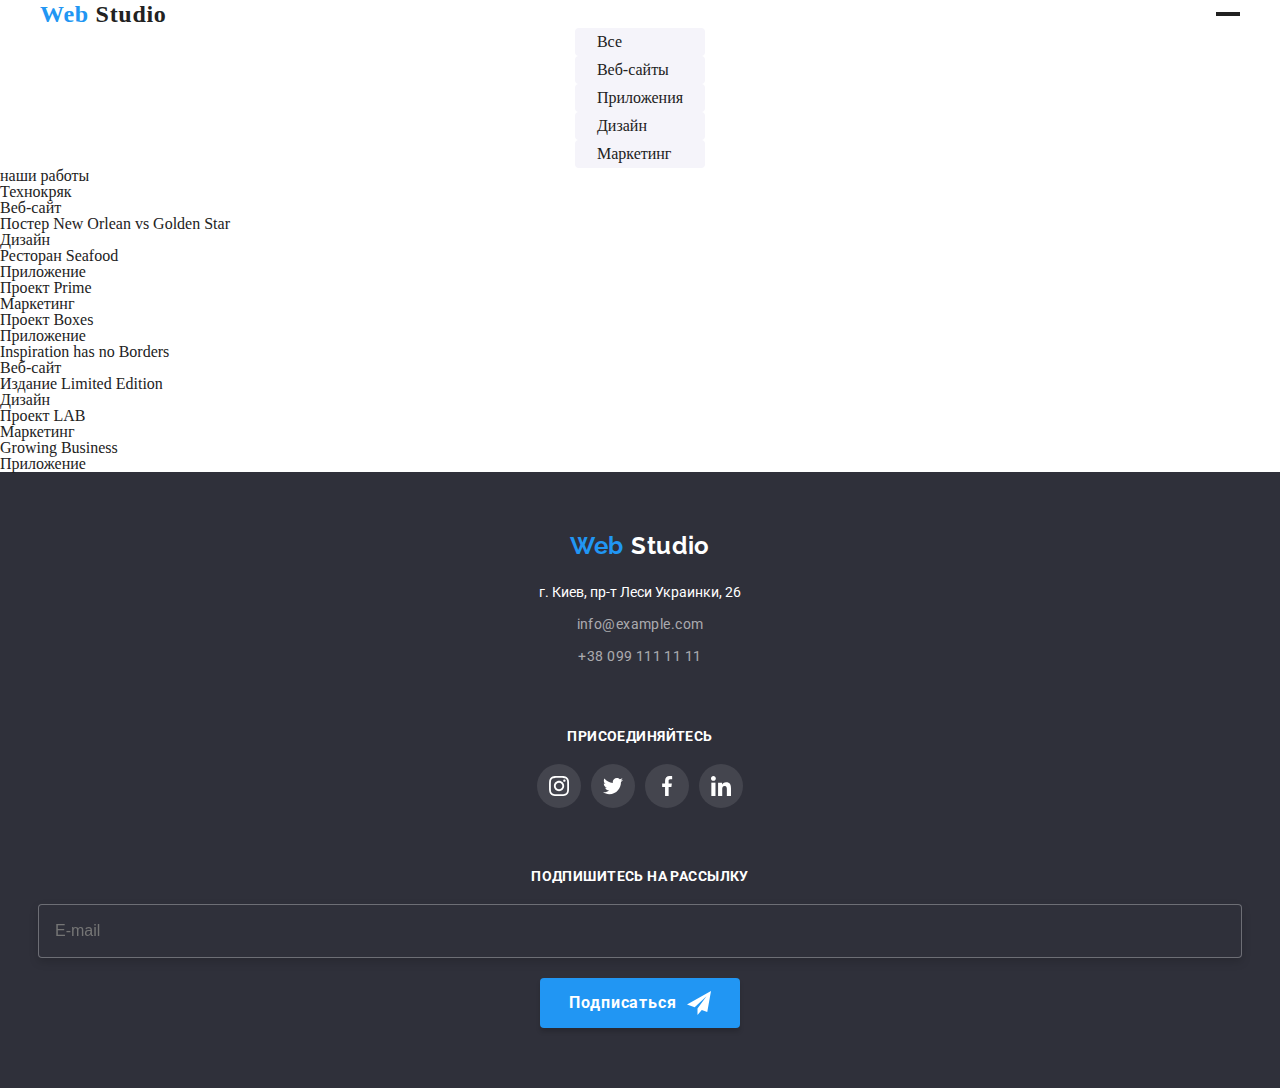
==== portfolio.html @ f3c0e631 "added portfolio" ====
<!DOCTYPE html>
<html lang="ru">

<head>
    <meta charset="UTF-8">
    <meta name="viewport" content="width=device-width, initial-scale=1.0">
    <title>Porfolio</title>
    <link rel="stylesheet" href="./scss/portfolio.css">
    <link rel="stylesheet" href="./scss/reset.css">
</head>

<body>
    <header class="menu">
        <div class="container menu__container">
            <div class="menu__logo">
                <h2 class="menu__text"> <span class="menu__text_blue">Web </span>Studio</h2>
            </div>
            <div class="menu__burger">
                <a href="">
                    <span class="menu__line"></span>
                </a>
            </div>
        </div>
        <div class="menu__popup"></div>
    </header>
    <main>
        <section class="filter">
            <div class="container filter__container">
                <ul class="filter__list">
                    <li class="filter__item filter__item_active">Все</li>
                    <li class="filter__item">Веб-сайты</li>
                    <li class="filter__item">Приложения</li>
                    <li class="filter__item">Дизайн</li>
                    <li class="filter__item">Маркетинг</li>
                </ul>
            </div>
        </section>
        <section>
            <h1>наши работы</h1>
            <ul>
                <li>
                    <h2>Технокряк</h2>
                    <p>Веб-сайт</p>
                </li>
                <li>
                    <h2>Постер New Orlean vs Golden Star</h2>
                    <p>Дизайн</p>
                </li>
                <li>
                    <h2>Ресторан Seafood</h2>
                    <p>Приложение</p>
                </li>
                <li>
                    <h2>Проект Prime</h2>
                    <p>Маркетинг</p>
                </li>
                <li>
                    <h2>Проект Boxes</h2>
                    <p>Приложение</p>
                </li>
                <li>
                    <h2>Inspiration has no Borders</h2>
                    <p>Веб-сайт</p>
                </li>
                <li>
                    <h2>Издание Limited Edition</h2>
                    <p>Дизайн</p>
                </li>
                <li>
                    <h2>Проект LAB</h2>
                    <p>Маркетинг</p>
                </li>
                <li>
                    <h2>Growing Business</h2>
                    <p>Приложение</p>
                </li>

            </ul>
        </section>
    </main>


    <footer class="footer">
        <div class="container footer__container">
            <div class="footer__contact">
                <div class="footer__adress">
                    <h2 class="footer__logo"><span class="footer__logo-left"> Web</span> Studio</h2>
                    <p class="footer__location">г. Киев, пр-т Леси Украинки, 26</p>
                    <a class="footer__contact-mail" href="mailto:info@example.com ">info@example.com</a>
                    <a class="footer__contact-tel" href="tel:+38 099 111 11 11">+38 099 111 11 11</a>
                </div>
                <div class="footer__social">
                    <h3 class="footer__social-title">присоединяйтесь</h3>
                    <ul class="footer__social-list">
                        <li class="footer__social-item"><a href="">
                                <img src="./icons/footer__instagram.svg" alt="">
                            </a>
                        </li>
                        <li class="footer__social-item"><a href="">
                                <img src="./icons/footer__twitter.svg" alt="">
                            </a>
                        </li>
                        <li class="footer__social-item"><a href="">
                                <img src="./icons/footer__facebook.svg" alt="">
                            </a>
                        </li>
                        <li class="footer__social-item"><a href="">
                                <img src="./icons/footer__linkedin.svg" alt="">
                            </a>
                        </li>
                    </ul>
                </div>
            </div>
            <div class="footer__subscribe">
                <h3 class="footer__social-title">Подпишитесь на рассылку</h3>
                <input class="footer__subscribe-input" type="email" placeholder="E-mail">
                <a href="" class="footer__subscribe-btn">Подписаться</a>
            </div>
        </div>

    </footer>

</body>

</html>
---- scss/portfolio.css ----
@import url("https://fonts.googleapis.com/css2?family=Raleway:wght@700&family=Roboto&display=swap");
.container {
  width: 93.75vw;
}

a {
  text-decoration: none;
}

.menu {
  display: -webkit-box;
  display: -ms-flexbox;
  display: flex;
  -webkit-box-pack: center;
      -ms-flex-pack: center;
          justify-content: center;
}

.menu__container {
  display: -webkit-box;
  display: -ms-flexbox;
  display: flex;
  -webkit-box-pack: justify;
      -ms-flex-pack: justify;
          justify-content: space-between;
  -webkit-box-align: center;
      -ms-flex-align: center;
          align-items: center;
}

.menu__burger {
  display: block;
  -webkit-box-orient: vertical;
  -webkit-box-direction: normal;
      -ms-flex-direction: column;
          flex-direction: column;
  -webkit-box-pack: center;
      -ms-flex-pack: center;
          justify-content: center;
}

.menu__line {
  background-color: #2196F3;
  width: 24px;
  height: 2px;
  font-family: 'Raleway', sans-serif;
}

.menu__line::before {
  content: '';
  display: block;
  background-color: #212121;
  width: 24px;
  height: 2px;
}

.menu__line::after {
  content: '';
  display: block;
  background-color: #212121;
  width: 24px;
  height: 2px;
}

.menu__text {
  font-size: 24px;
  line-height: 28px;
  letter-spacing: 0.03em;
  font-style: normal;
  font-weight: bold;
}

.menu__text_blue {
  color: #2196F3;
}

.filter {
  display: -webkit-box;
  display: -ms-flexbox;
  display: flex;
  -webkit-box-pack: center;
      -ms-flex-pack: center;
          justify-content: center;
}

.filter__container {
  display: -webkit-box;
  display: -ms-flexbox;
  display: flex;
  -webkit-box-pack: center;
      -ms-flex-pack: center;
          justify-content: center;
}

.filter__item {
  padding: 6px 22px;
  color: #212121;
  background-color: #F5F4FA;
  border-radius: 4px;
}

.footer {
  background-color: #2F303A;
  display: -webkit-box;
  display: -ms-flexbox;
  display: flex;
  -webkit-box-pack: center;
      -ms-flex-pack: center;
          justify-content: center;
  padding: 60px 0;
}

.footer__container {
  display: -webkit-box;
  display: -ms-flexbox;
  display: flex;
  -webkit-box-orient: vertical;
  -webkit-box-direction: normal;
      -ms-flex-direction: column;
          flex-direction: column;
  -webkit-box-align: center;
      -ms-flex-align: center;
          align-items: center;
}

.footer__logo {
  font-family: 'Raleway';
  font-style: normal;
  font-weight: bold;
  font-size: 24px;
  line-height: 28px;
  text-align: center;
  letter-spacing: 0.03em;
  color: #fff;
  margin-bottom: 20px;
}

.footer__logo-left {
  color: #2196F3;
}

.footer__adress {
  font-family: 'Roboto';
  font-style: normal;
  font-weight: normal;
  display: -webkit-box;
  display: -ms-flexbox;
  display: flex;
  -webkit-box-orient: vertical;
  -webkit-box-direction: normal;
      -ms-flex-direction: column;
          flex-direction: column;
  -webkit-box-align: center;
      -ms-flex-align: center;
          align-items: center;
}

.footer__contact-mail {
  font-size: 14px;
  line-height: 24px;
  letter-spacing: 0.03em;
  color: rgba(255, 255, 255, 0.6);
  margin-bottom: 8px;
}

.footer__contact-tel {
  font-size: 14px;
  line-height: 24px;
  letter-spacing: 0.03em;
  color: rgba(255, 255, 255, 0.6);
  margin-bottom: 60px;
}

.footer__location {
  font-size: 14px;
  line-height: 24px;
  color: #fff;
  margin-bottom: 8px;
}

.footer__social {
  font-family: 'Roboto';
  font-style: normal;
  font-weight: normal;
  display: -webkit-box;
  display: -ms-flexbox;
  display: flex;
  -webkit-box-orient: vertical;
  -webkit-box-direction: normal;
      -ms-flex-direction: column;
          flex-direction: column;
  -webkit-box-align: center;
      -ms-flex-align: center;
          align-items: center;
  margin-bottom: 60px;
}

.footer__social-list {
  display: -webkit-box;
  display: -ms-flexbox;
  display: flex;
  -webkit-box-pack: center;
      -ms-flex-pack: center;
          justify-content: center;
}

.footer__social-item {
  padding: 12px;
  border-radius: 50%;
  background: rgba(255, 255, 255, 0.1);
  margin: 0 5px;
}

.footer__social-title {
  font-family: 'Roboto';
  font-style: normal;
  font-weight: bold;
  font-size: 14px;
  line-height: 16px;
  letter-spacing: 0.03em;
  text-transform: uppercase;
  color: #fff;
  margin-bottom: 20px;
}

.footer__subscribe {
  width: 100%;
  display: -webkit-box;
  display: -ms-flexbox;
  display: flex;
  -webkit-box-orient: vertical;
  -webkit-box-direction: normal;
      -ms-flex-direction: column;
          flex-direction: column;
  -webkit-box-align: center;
      -ms-flex-align: center;
          align-items: center;
}

.footer__subscribe-input {
  width: calc(100% - 16px);
  height: 50px;
  background: #2F303A;
  border: 1px solid rgba(255, 255, 255, 0.3);
  -webkit-filter: drop-shadow(0px 4px 4px rgba(0, 0, 0, 0.15));
          filter: drop-shadow(0px 4px 4px rgba(0, 0, 0, 0.15));
  border-radius: 4px;
  padding-left: 16px;
  margin-bottom: 20px;
}

.footer__subscribe-btn {
  display: -webkit-box;
  display: -ms-flexbox;
  display: flex;
  -webkit-box-pack: center;
      -ms-flex-pack: center;
          justify-content: center;
  -webkit-box-align: center;
      -ms-flex-align: center;
          align-items: center;
  background: #2196F3;
  -webkit-box-shadow: 0px 4px 4px rgba(0, 0, 0, 0.15);
          box-shadow: 0px 4px 4px rgba(0, 0, 0, 0.15);
  border-radius: 4px;
  font-size: 16px;
  line-height: 30px;
  letter-spacing: 0.06em;
  font-family: 'Roboto';
  font-style: normal;
  font-weight: bold;
  color: #FFFFFF;
  padding: 10px 29px;
}

.footer__subscribe-btn:after {
  display: block;
  content: "";
  height: 24px;
  width: 24px;
  background-image: url(../icons/footer__subscribe-btn-icon.svg);
  background-size: contain;
  margin-left: 10px;
}
/*# sourceMappingURL=portfolio.css.map */
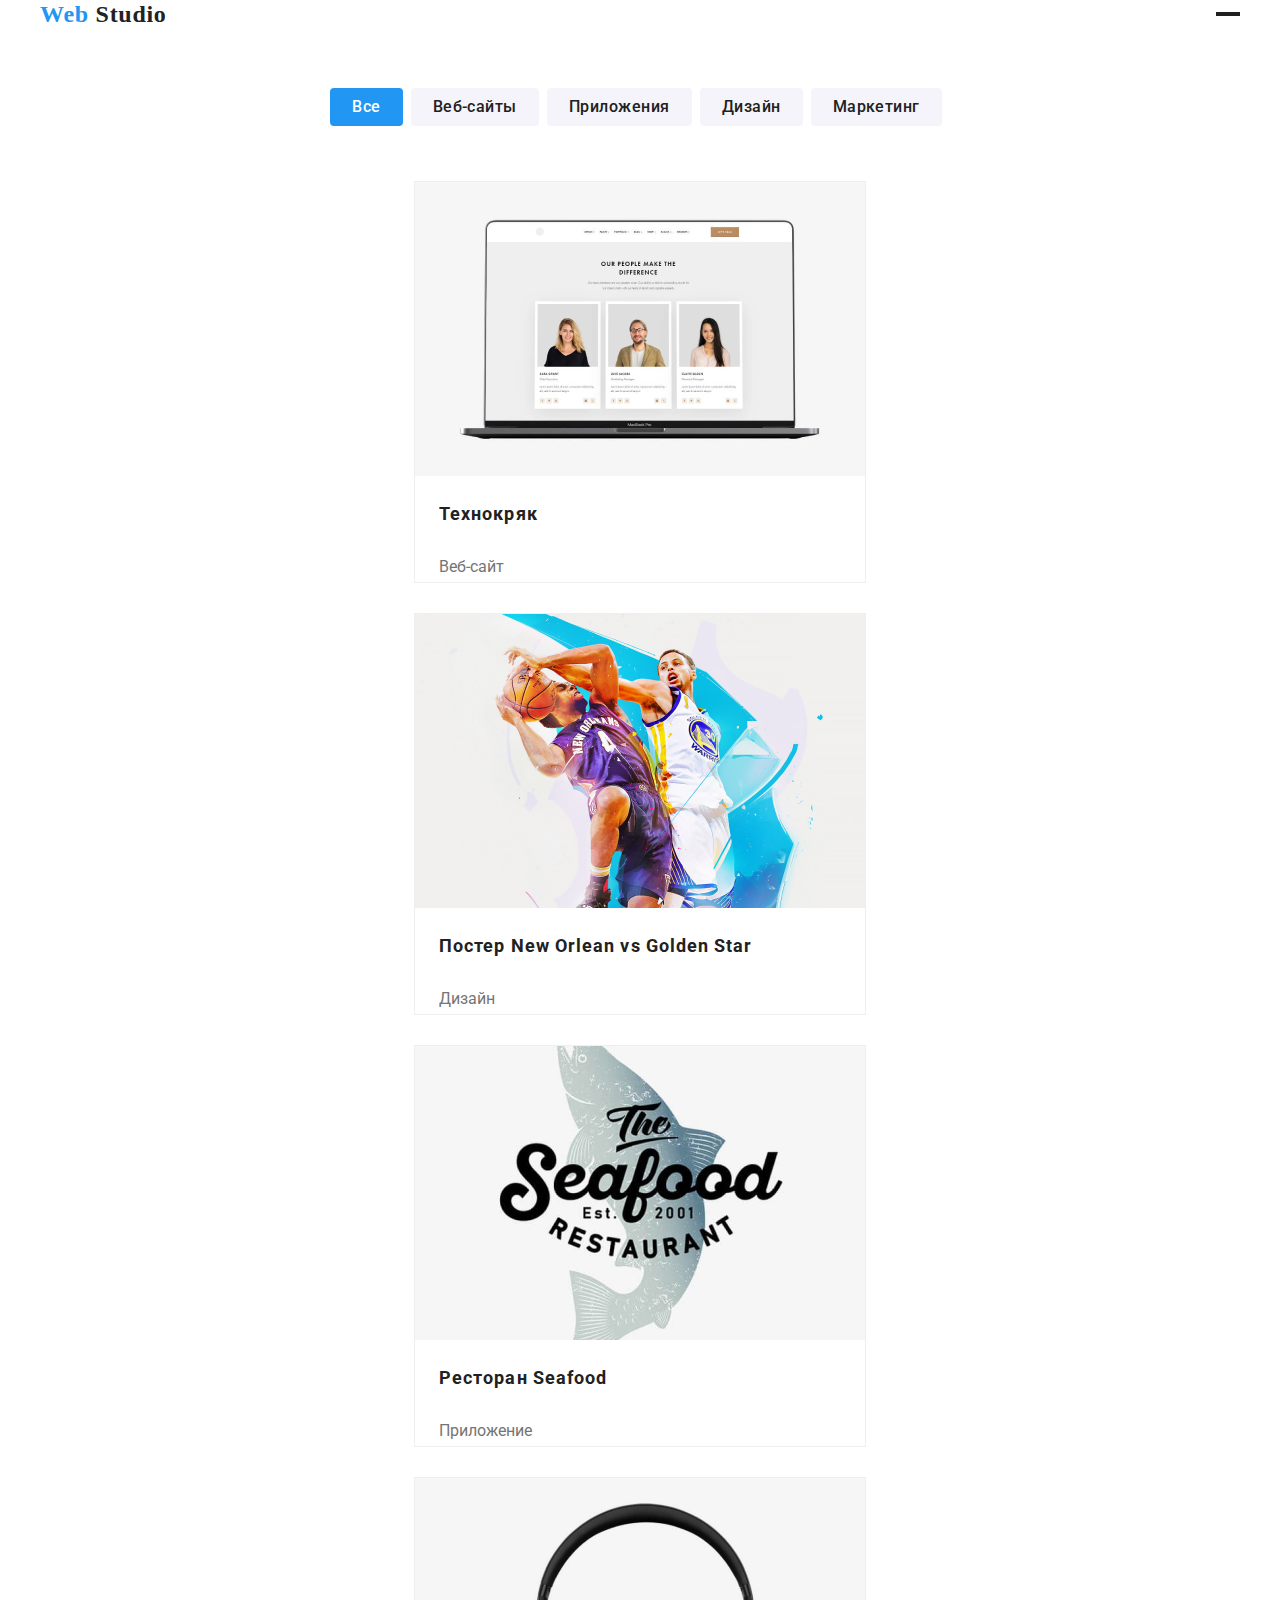
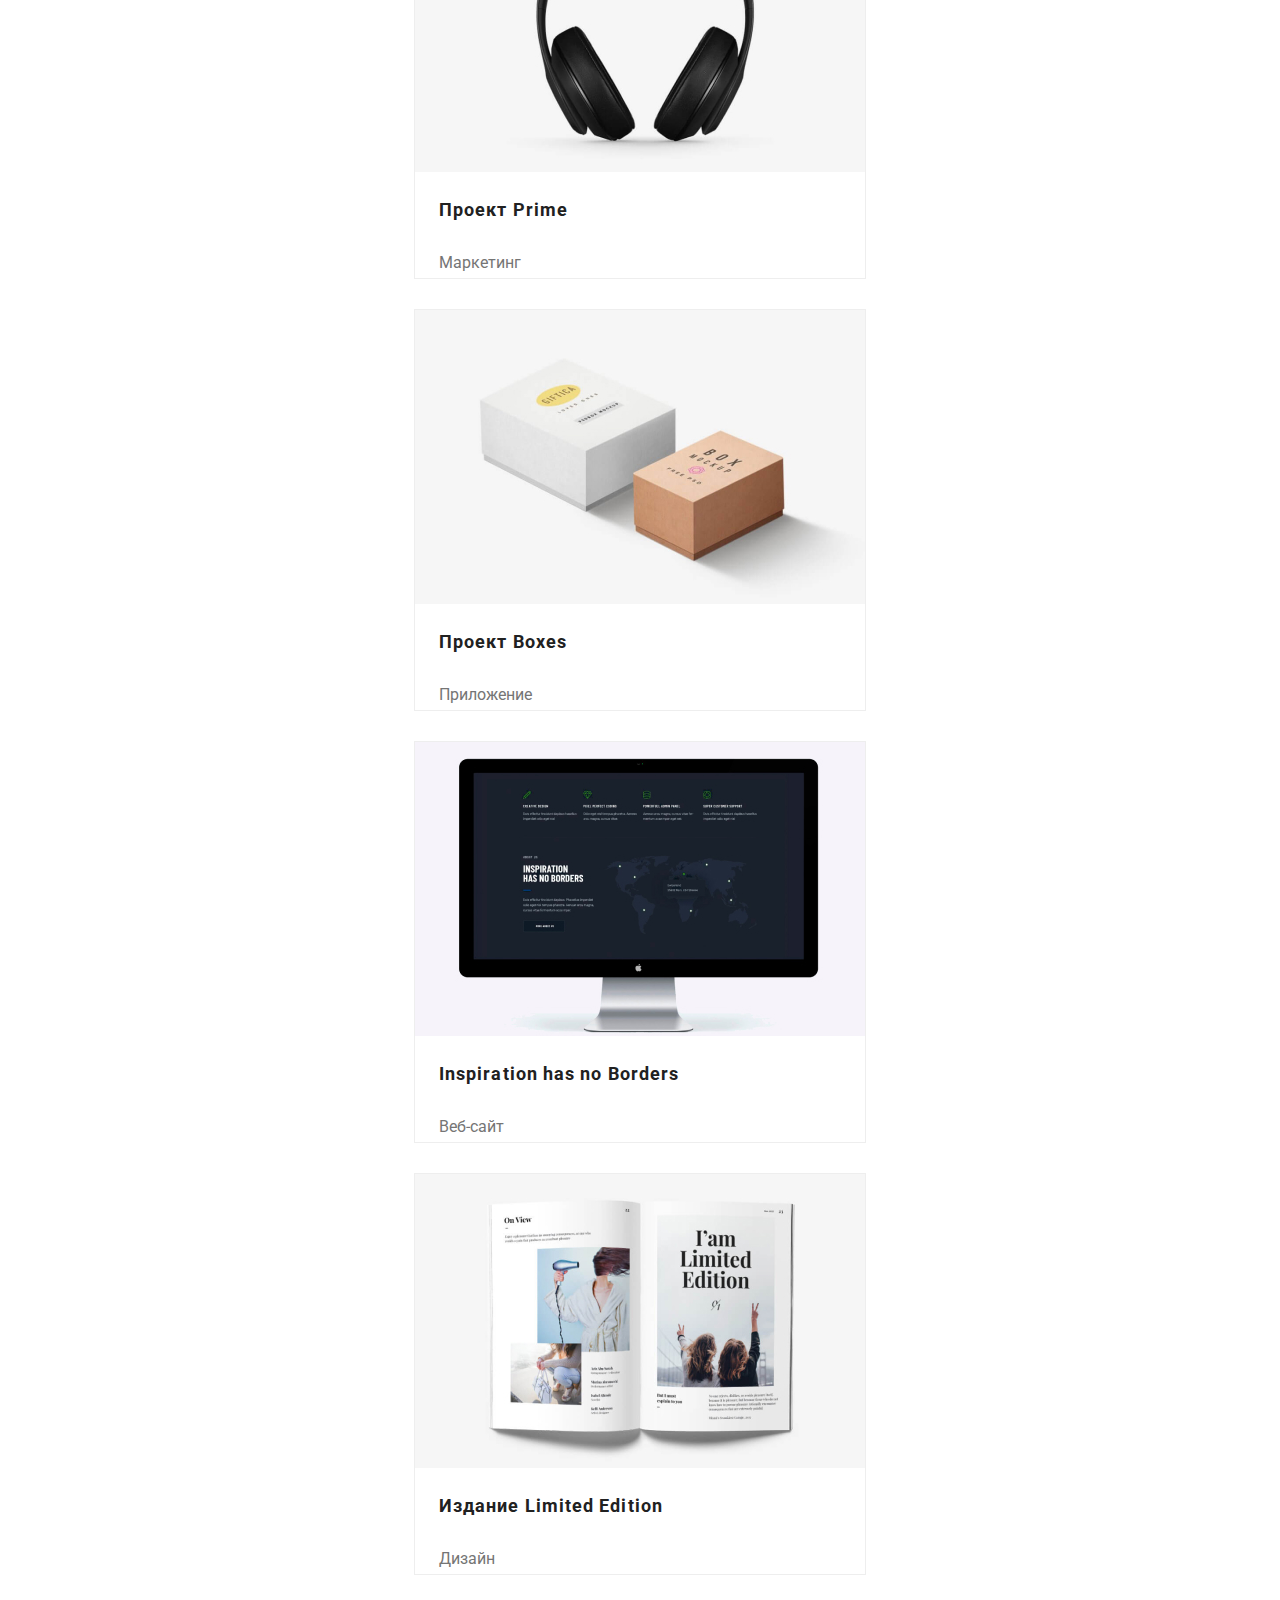
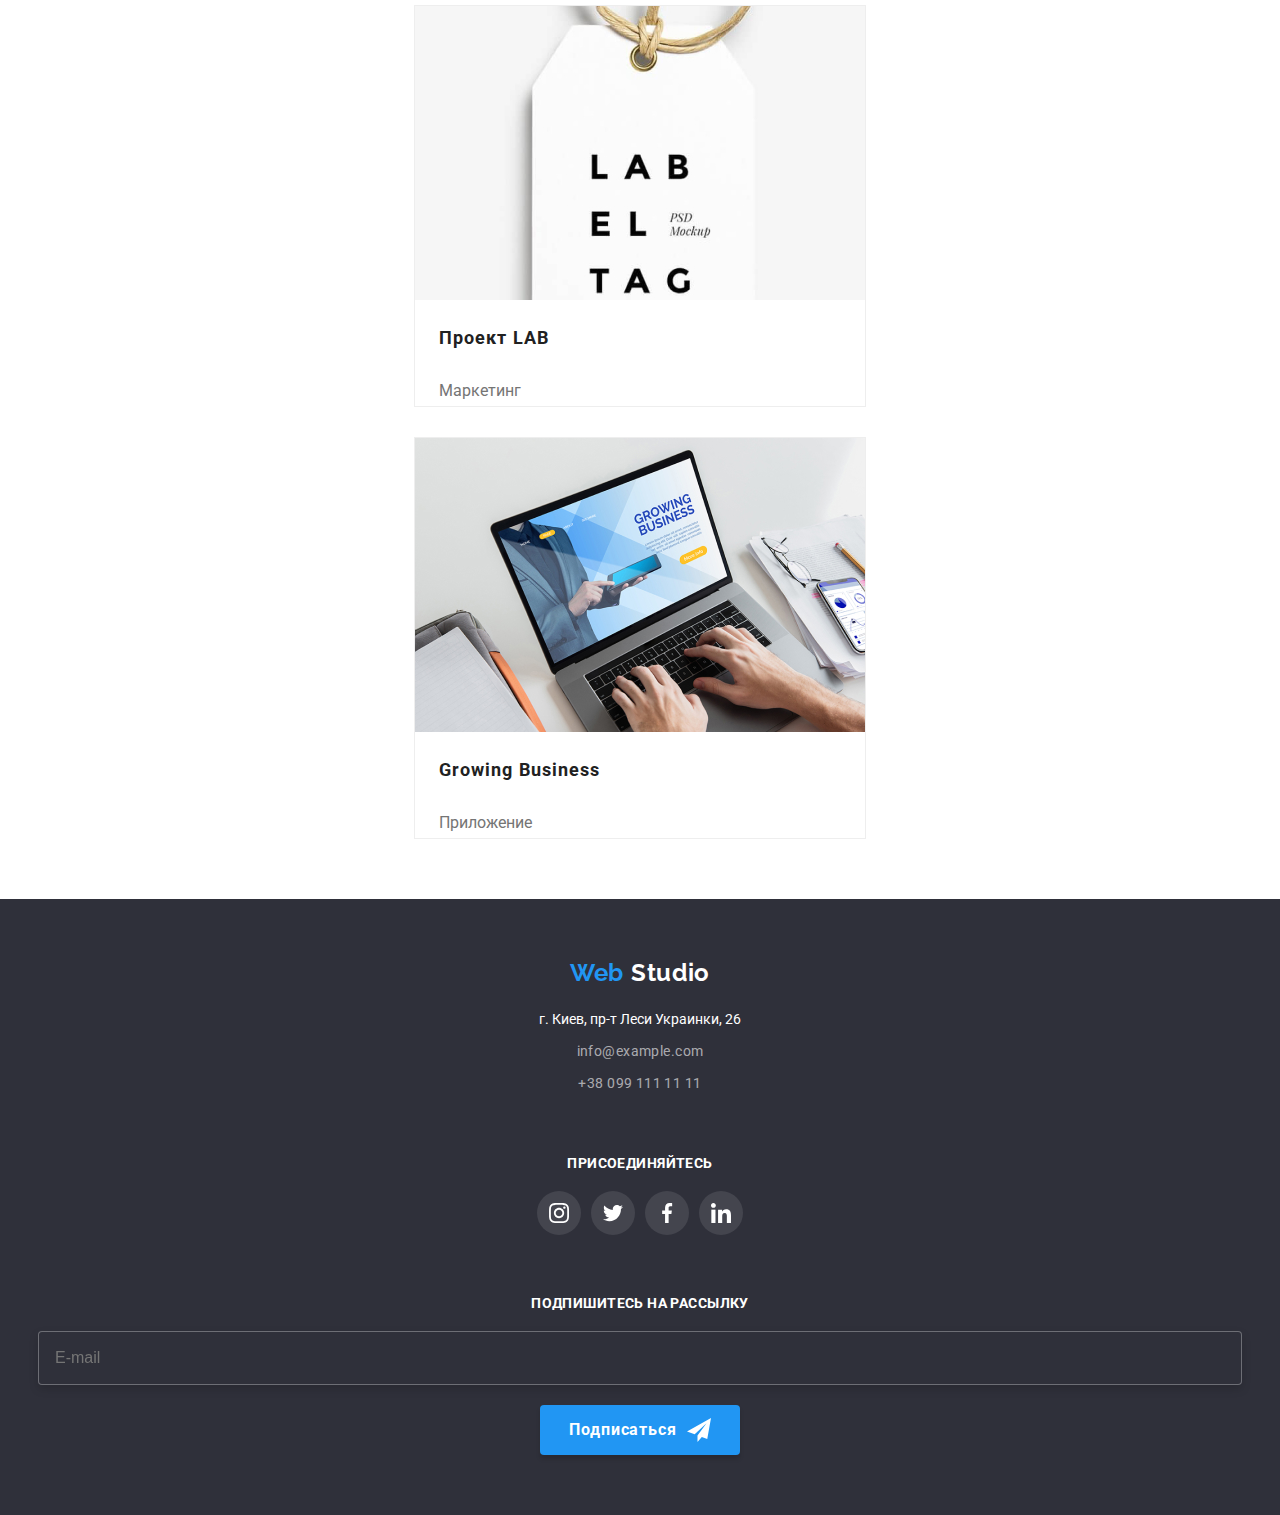
==== commit 842e88d0: "added photo" ====
--- a/portfolio.html
+++ b/portfolio.html
@@ -35,47 +35,58 @@
                 </ul>
             </div>
         </section>
-        <section>
-            <h1>наши работы</h1>
-            <ul>
-                <li>
-                    <h2>Технокряк</h2>
-                    <p>Веб-сайт</p>
-                </li>
-                <li>
-                    <h2>Постер New Orlean vs Golden Star</h2>
-                    <p>Дизайн</p>
-                </li>
-                <li>
-                    <h2>Ресторан Seafood</h2>
-                    <p>Приложение</p>
-                </li>
-                <li>
-                    <h2>Проект Prime</h2>
-                    <p>Маркетинг</p>
-                </li>
-                <li>
-                    <h2>Проект Boxes</h2>
-                    <p>Приложение</p>
-                </li>
-                <li>
-                    <h2>Inspiration has no Borders</h2>
-                    <p>Веб-сайт</p>
-                </li>
-                <li>
-                    <h2>Издание Limited Edition</h2>
-                    <p>Дизайн</p>
-                </li>
-                <li>
-                    <h2>Проект LAB</h2>
-                    <p>Маркетинг</p>
-                </li>
-                <li>
-                    <h2>Growing Business</h2>
-                    <p>Приложение</p>
-                </li>
+        <section class="works">
+            <div class="container">
+                <h1 style="display: none;">наши работы</h1>
+                <ul class="works__list works-list">
+                    <li class="works-list__item">
+                        <img src="./img/porfolio-tech-krak.jpg" alt="Технокряк">
+                        <h2 class="works-list__title">Технокряк</h2>
+                        <p class="works-list__category">Веб-сайт</p>
+                    </li>
+                    <li class="works-list__item">
+                        <img src="./img/portfolio-poster-new-orlean.jpg" alt="New Orlean Постер">
+                        <h2 class="works-list__title">Постер New Orlean vs Golden Star</h2>
+                        <p class="works-list__category">Дизайн</p>
+                    </li>
+                    <li class="works-list__item">
+                        <img src="./img/porfolio-seafood.jpg" alt="Ресторан логотип">
+                        <h2 class="works-list__title">Ресторан Seafood</h2>
+                        <p class="works-list__category">Приложение</p>
+                    </li>
+                    <li class="works-list__item">
+                        <img src="./img/porfolio-prime.jpg" alt="Prime лого">
+                        <h2 class="works-list__title">Проект Prime</h2>
+                        <p class="works-list__category">Маркетинг</p>
+                    </li>
+                    <li class="works-list__item">
+                        <img src="./img/porfolio-boxes.jpg" alt="Boxes лого">
+                        <h2 class="works-list__title">Проект Boxes</h2>
+                        <p class="works-list__category">Приложение</p>
+                    </li>
+                    <li class="works-list__item">
+                        <img src="./img/porfolio-inspiration.jpg" alt="Мокап">
+                        <h2 class="works-list__title">Inspiration has no Borders</h2>
+                        <p class="works-list__category">Веб-сайт</p>
+                    </li>
+                    <li class="works-list__item">
+                        <img src="./img/porfolio-limited-edition.jpg" alt="Limited Edition Мокап">
+                        <h2 class="works-list__title">Издание Limited Edition</h2>
+                        <p class="works-list__category">Дизайн</p>
+                    </li>
+                    <li class="works-list__item">
+                        <img src="./img/porfolio-lab.jpg" alt="LAB мокап">
+                        <h2 class="works-list__title">Проект LAB</h2>
+                        <p class="works-list__category">Маркетинг</p>
+                    </li>
+                    <li class="works-list__item">
+                        <img src="./img/portfolio-gorwing-business.jpg" alt="Growing Business мокап">
+                        <h2 class="works-list__title">Growing Business</h2>
+                        <p class="works-list__category">Приложение</p>
+                    </li>
 
-            </ul>
+                </ul>
+            </div>
         </section>
     </main>
 
--- a/scss/portfolio.css
+++ b/scss/portfolio.css
@@ -81,6 +81,13 @@
   -webkit-box-pack: center;
       -ms-flex-pack: center;
           justify-content: center;
+  padding: 60px 0 40px 0;
+  font-family: 'Roboto', sans-serif;
+  font-size: 16px;
+  line-height: 26px;
+  font-weight: 500;
+  color: #212121;
+  letter-spacing: 0.03em;
 }
 
 .filter__container {
@@ -90,13 +97,74 @@
   -webkit-box-pack: center;
       -ms-flex-pack: center;
           justify-content: center;
+}
+
+.filter__list {
+  display: -webkit-box;
+  display: -ms-flexbox;
+  display: flex;
+  -webkit-box-pack: start;
+      -ms-flex-pack: start;
+          justify-content: flex-start;
+  -ms-flex-wrap: wrap;
+      flex-wrap: wrap;
 }
 
 .filter__item {
   padding: 6px 22px;
+  margin: 0 8px 15px 0;
   color: #212121;
   background-color: #F5F4FA;
   border-radius: 4px;
+}
+
+.filter__item_active {
+  color: #fff;
+  background-color: #2196F3;
+}
+
+.works {
+  display: -webkit-box;
+  display: -ms-flexbox;
+  display: flex;
+  -webkit-box-pack: center;
+      -ms-flex-pack: center;
+          justify-content: center;
+  padding-bottom: 30px;
+  font-family: 'Roboto', sans-serif;
+}
+
+.works .container {
+  display: -webkit-box;
+  display: -ms-flexbox;
+  display: flex;
+  -webkit-box-pack: center;
+      -ms-flex-pack: center;
+          justify-content: center;
+}
+
+.works-list__item {
+  border: 1px solid #EEEEEE;
+  margin-bottom: 30px;
+}
+
+.works-list__title {
+  font-style: normal;
+  font-weight: bold;
+  font-size: 18px;
+  line-height: 36px;
+  margin: 20px 0 4px 24px;
+  color: #212121;
+  letter-spacing: 0.06em;
+}
+
+.works-list__category {
+  margin: 20px 0 0 24px;
+  font-style: normal;
+  font-weight: normal;
+  font-size: 16px;
+  line-height: 30px;
+  color: #757575;
 }
 
 .footer {
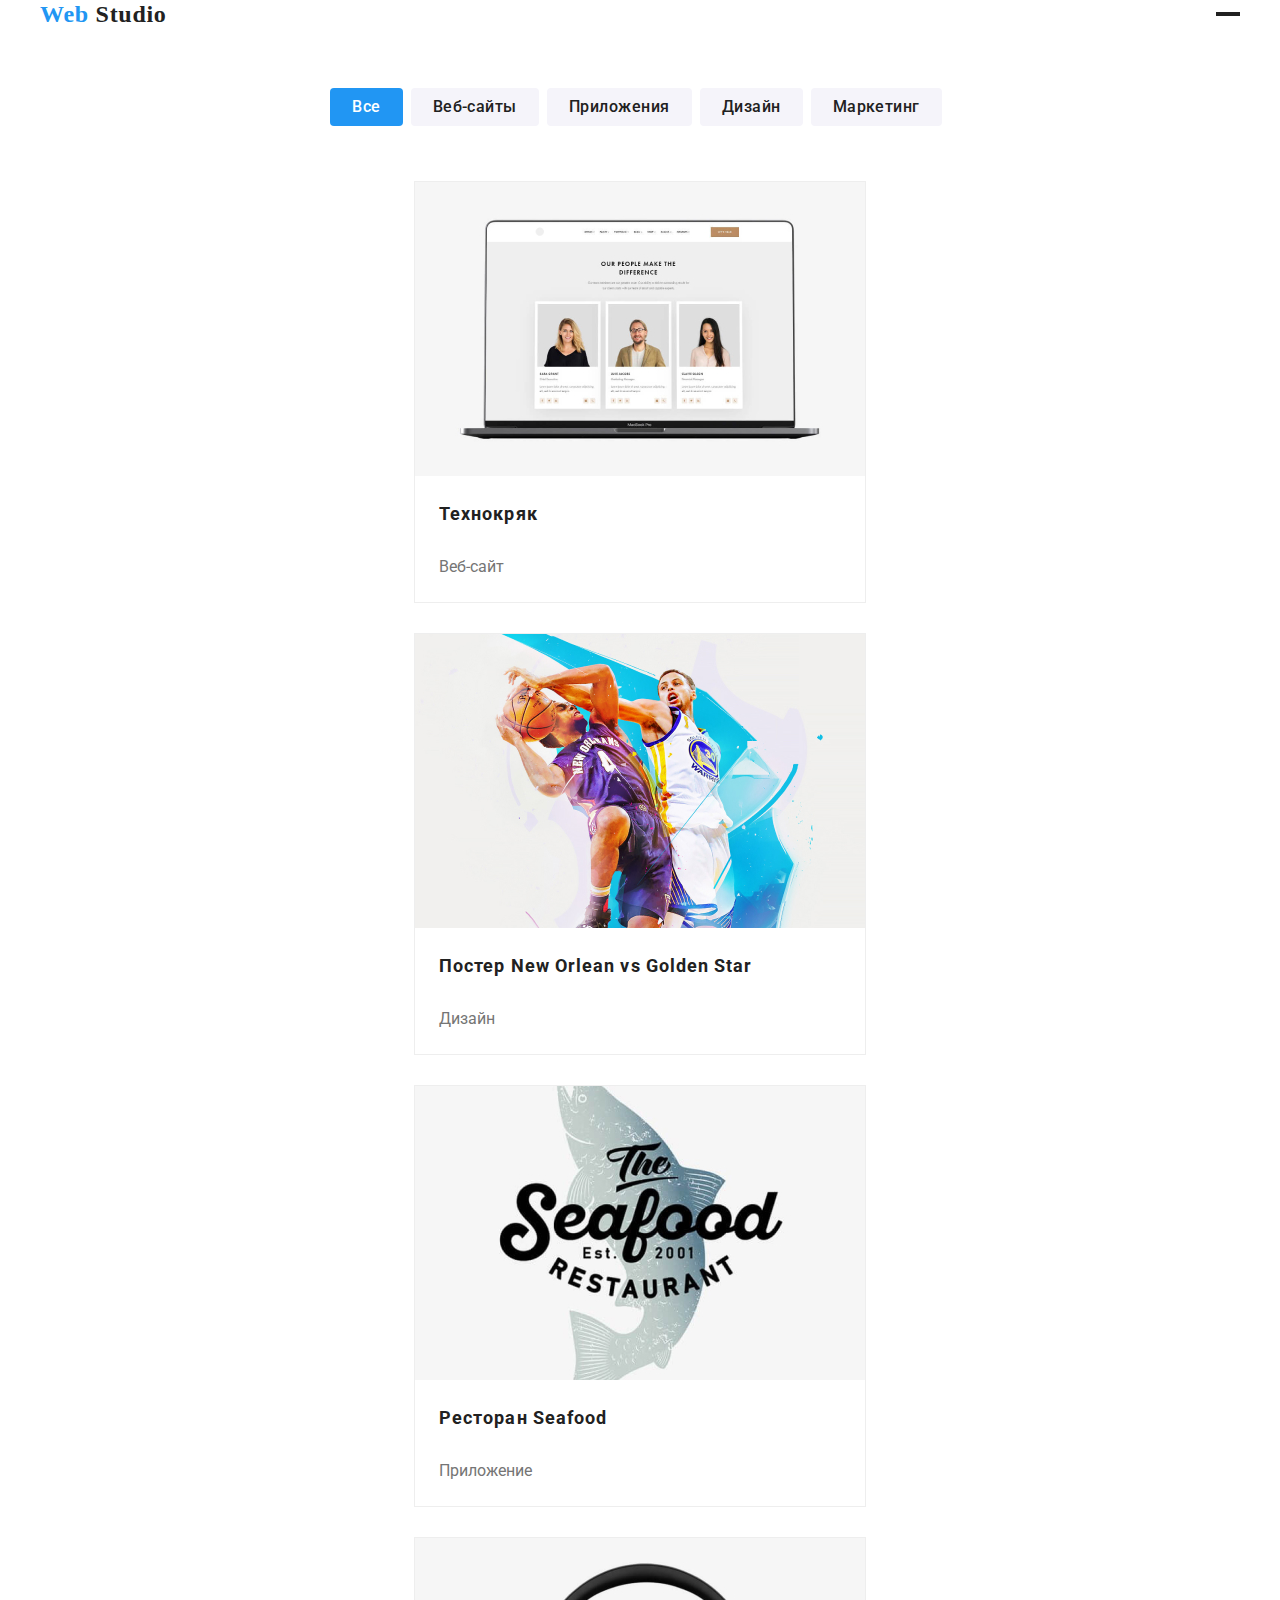
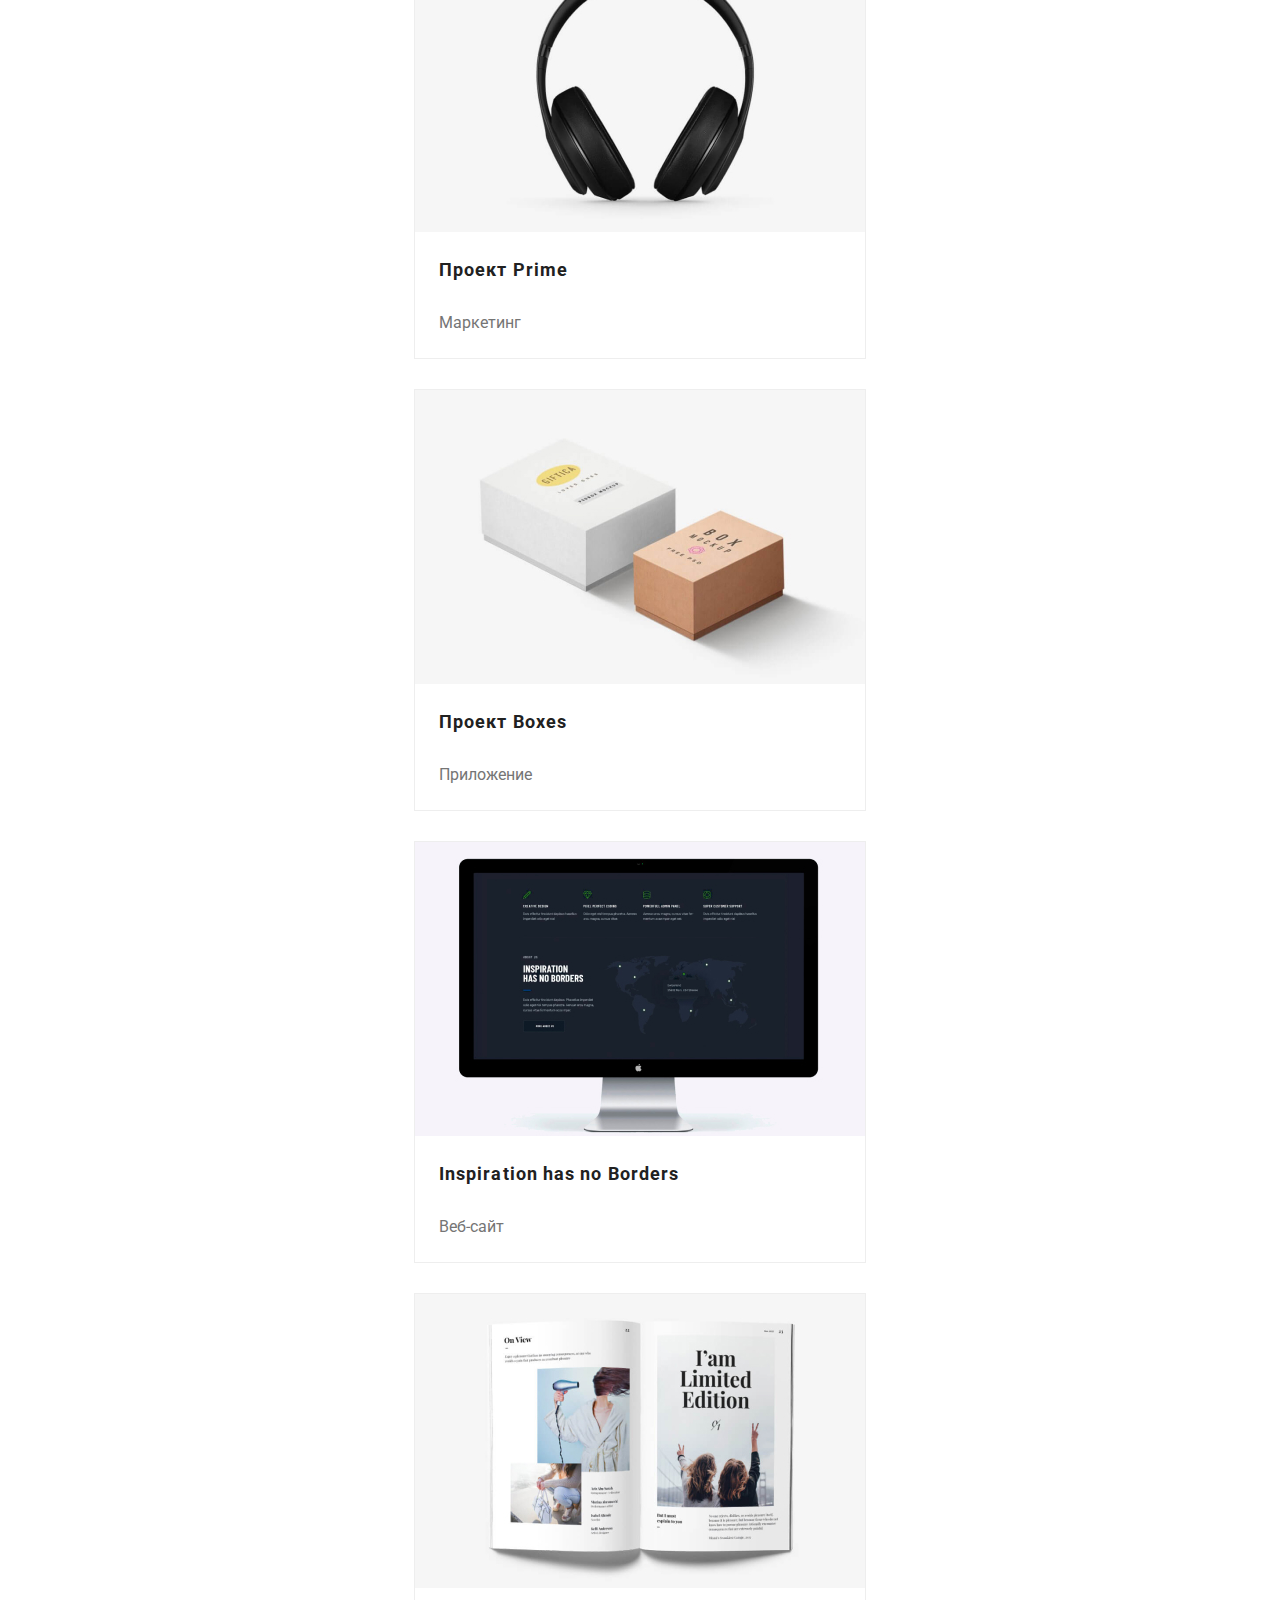
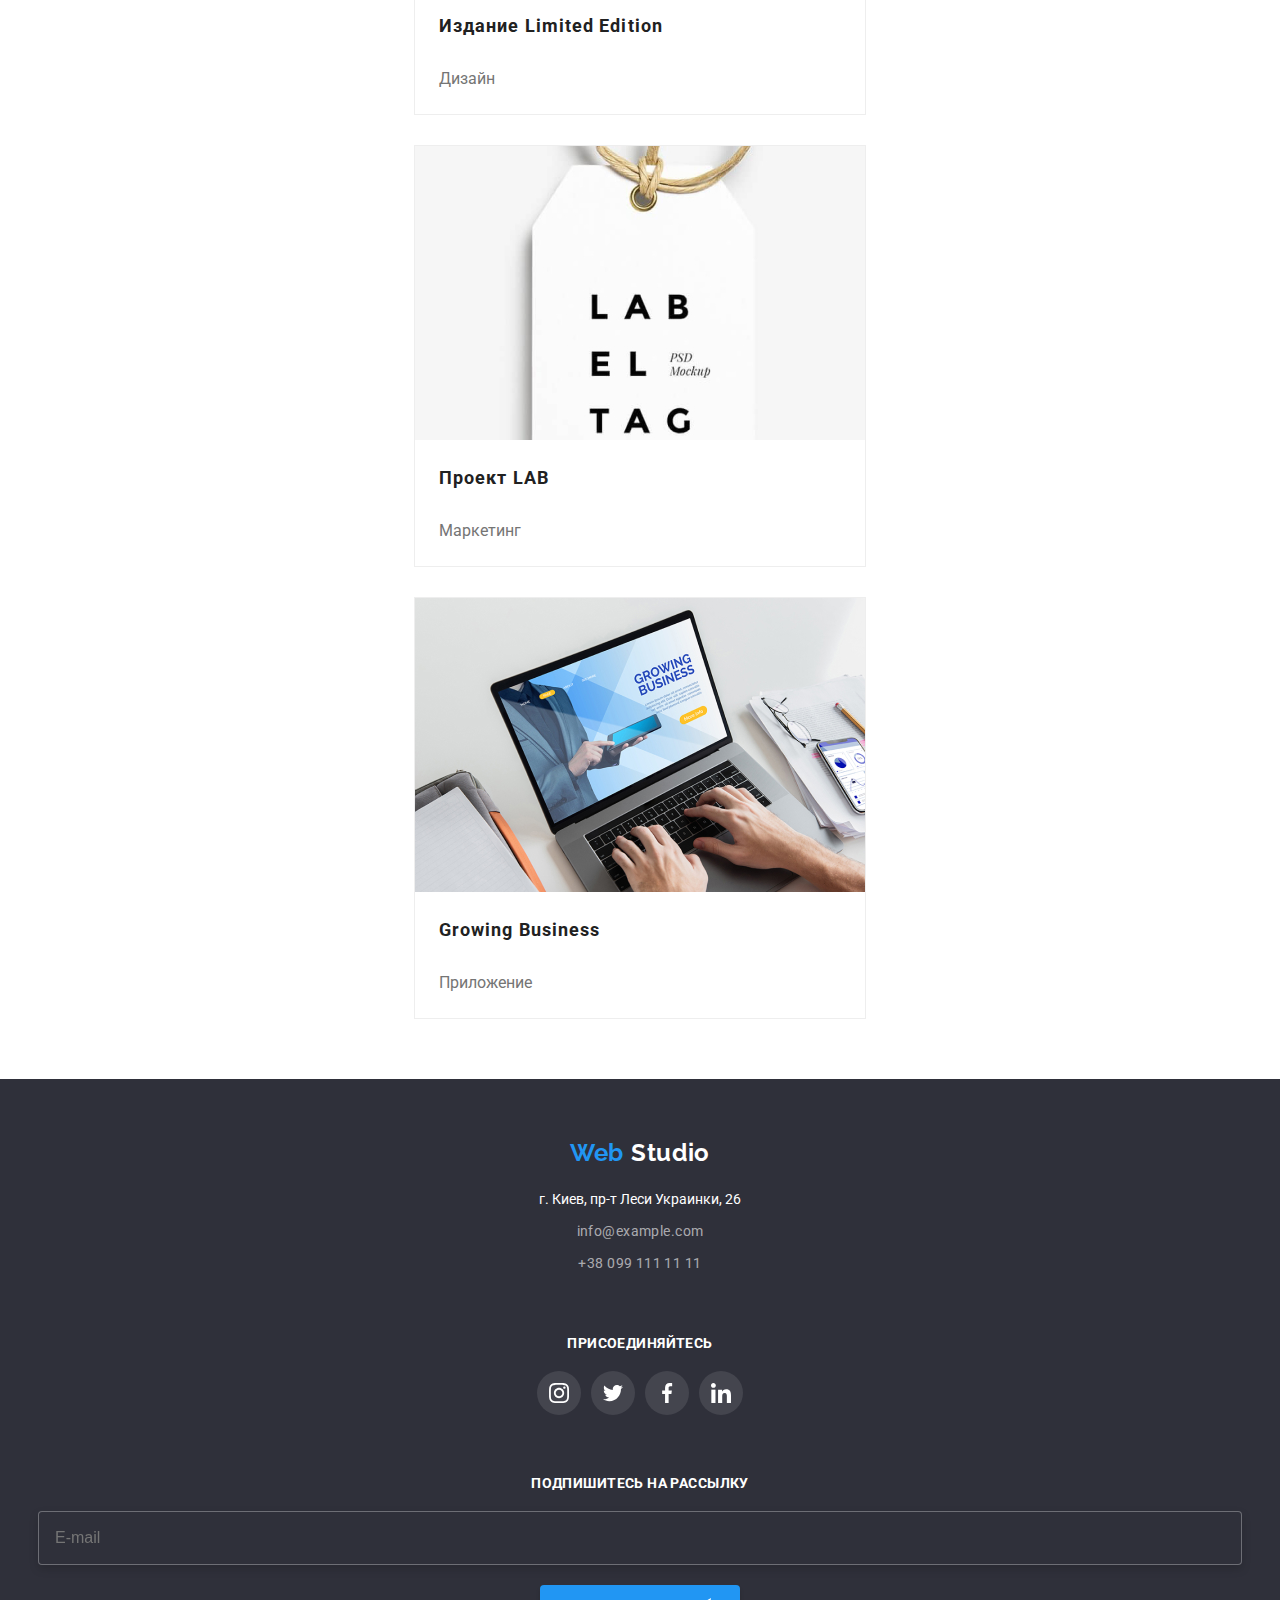
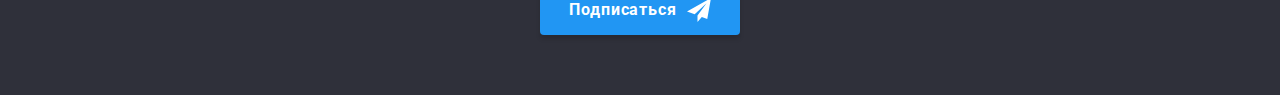
==== commit fb7ba1ca: "finished portfolio content" ====
--- a/portfolio.html
+++ b/portfolio.html
@@ -40,49 +40,67 @@
                 <h1 style="display: none;">наши работы</h1>
                 <ul class="works__list works-list">
                     <li class="works-list__item">
-                        <img src="./img/porfolio-tech-krak.jpg" alt="Технокряк">
-                        <h2 class="works-list__title">Технокряк</h2>
-                        <p class="works-list__category">Веб-сайт</p>
+                        <a href="https://google.com">
+                            <img src="./img/porfolio-tech-krak.jpg" alt="Технокряк">
+                            <h2 class="works-list__title">Технокряк</h2>
+                            <p class="works-list__category">Веб-сайт</p>
+                        </a>
                     </li>
                     <li class="works-list__item">
-                        <img src="./img/portfolio-poster-new-orlean.jpg" alt="New Orlean Постер">
-                        <h2 class="works-list__title">Постер New Orlean vs Golden Star</h2>
-                        <p class="works-list__category">Дизайн</p>
+                        <a href="https://google.com">
+                            <img src="./img/portfolio-poster-new-orlean.jpg" alt="New Orlean Постер">
+                            <h2 class="works-list__title">Постер New Orlean vs Golden Star</h2>
+                            <p class="works-list__category">Дизайн</p>
+                        </a>
                     </li>
                     <li class="works-list__item">
-                        <img src="./img/porfolio-seafood.jpg" alt="Ресторан логотип">
-                        <h2 class="works-list__title">Ресторан Seafood</h2>
-                        <p class="works-list__category">Приложение</p>
+                        <a href="https://google.com">
+                            <img src="./img/porfolio-seafood.jpg" alt="Ресторан логотип">
+                            <h2 class="works-list__title">Ресторан Seafood</h2>
+                            <p class="works-list__category">Приложение</p>
+                        </a>
                     </li>
                     <li class="works-list__item">
-                        <img src="./img/porfolio-prime.jpg" alt="Prime лого">
-                        <h2 class="works-list__title">Проект Prime</h2>
-                        <p class="works-list__category">Маркетинг</p>
+                        <a href="https://google.com">
+                            <img src="./img/porfolio-prime.jpg" alt="Prime лого">
+                            <h2 class="works-list__title">Проект Prime</h2>
+                            <p class="works-list__category">Маркетинг</p>
+                        </a>
                     </li>
                     <li class="works-list__item">
-                        <img src="./img/porfolio-boxes.jpg" alt="Boxes лого">
-                        <h2 class="works-list__title">Проект Boxes</h2>
-                        <p class="works-list__category">Приложение</p>
+                        <a href="https://google.com">
+                            <img src="./img/porfolio-boxes.jpg" alt="Boxes лого">
+                            <h2 class="works-list__title">Проект Boxes</h2>
+                            <p class="works-list__category">Приложение</p>
+                        </a>
                     </li>
                     <li class="works-list__item">
-                        <img src="./img/porfolio-inspiration.jpg" alt="Мокап">
-                        <h2 class="works-list__title">Inspiration has no Borders</h2>
-                        <p class="works-list__category">Веб-сайт</p>
+                        <a href="https://google.com">
+                            <img src="./img/porfolio-inspiration.jpg" alt="Мокап">
+                            <h2 class="works-list__title">Inspiration has no Borders</h2>
+                            <p class="works-list__category">Веб-сайт</p>
+                        </a>
                     </li>
                     <li class="works-list__item">
-                        <img src="./img/porfolio-limited-edition.jpg" alt="Limited Edition Мокап">
-                        <h2 class="works-list__title">Издание Limited Edition</h2>
-                        <p class="works-list__category">Дизайн</p>
+                        <a href="https://google.com">
+                            <img src="./img/porfolio-limited-edition.jpg" alt="Limited Edition Мокап">
+                            <h2 class="works-list__title">Издание Limited Edition</h2>
+                            <p class="works-list__category">Дизайн</p>
+                        </a>
                     </li>
                     <li class="works-list__item">
-                        <img src="./img/porfolio-lab.jpg" alt="LAB мокап">
-                        <h2 class="works-list__title">Проект LAB</h2>
-                        <p class="works-list__category">Маркетинг</p>
+                        <a href="https://google.com">
+                            <img src="./img/porfolio-lab.jpg" alt="LAB мокап">
+                            <h2 class="works-list__title">Проект LAB</h2>
+                            <p class="works-list__category">Маркетинг</p>
+                        </a>
                     </li>
                     <li class="works-list__item">
-                        <img src="./img/portfolio-gorwing-business.jpg" alt="Growing Business мокап">
-                        <h2 class="works-list__title">Growing Business</h2>
-                        <p class="works-list__category">Приложение</p>
+                        <a href="https://google.com">
+                            <img src="./img/portfolio-gorwing-business.jpg" alt="Growing Business мокап">
+                            <h2 class="works-list__title">Growing Business</h2>
+                            <p class="works-list__category">Приложение</p>
+                        </a>
                     </li>
 
                 </ul>
--- a/scss/portfolio.css
+++ b/scss/portfolio.css
@@ -159,7 +159,7 @@
 }
 
 .works-list__category {
-  margin: 20px 0 0 24px;
+  margin: 20px 0 20px 24px;
   font-style: normal;
   font-weight: normal;
   font-size: 16px;
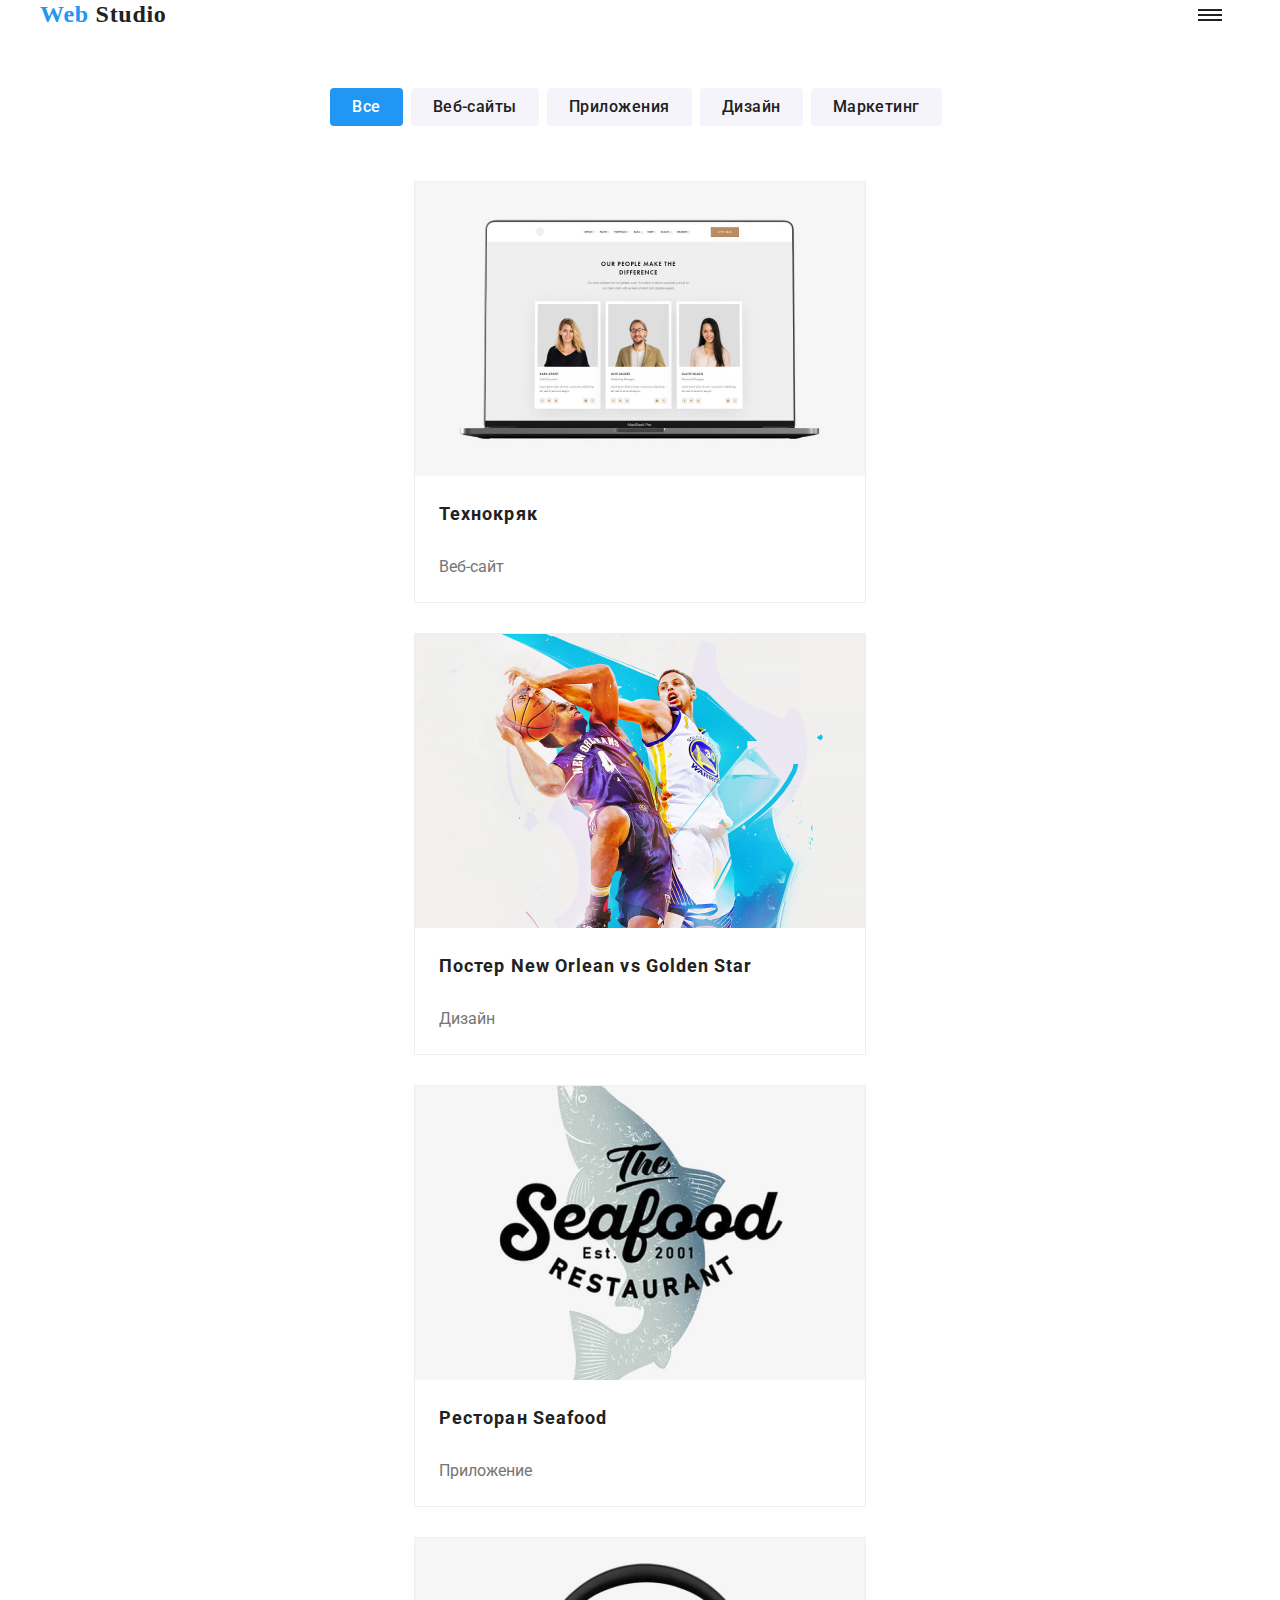
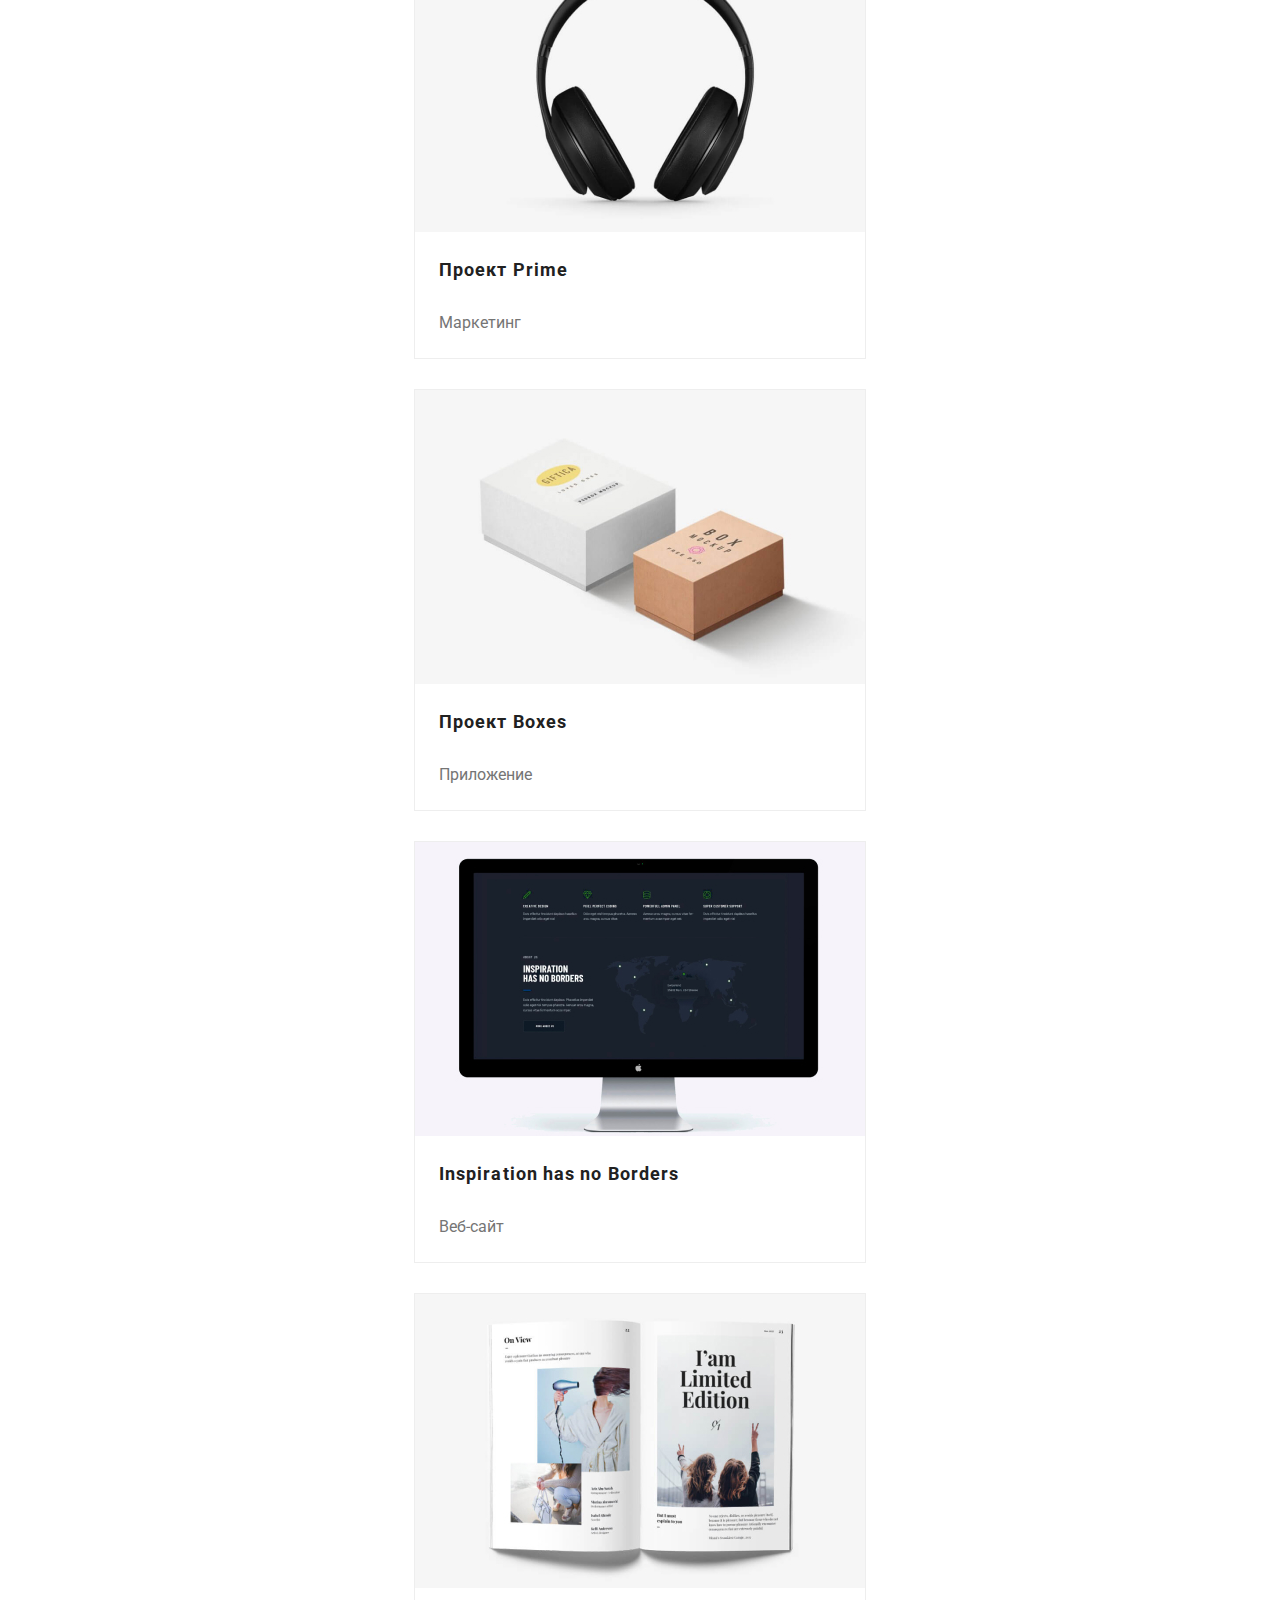
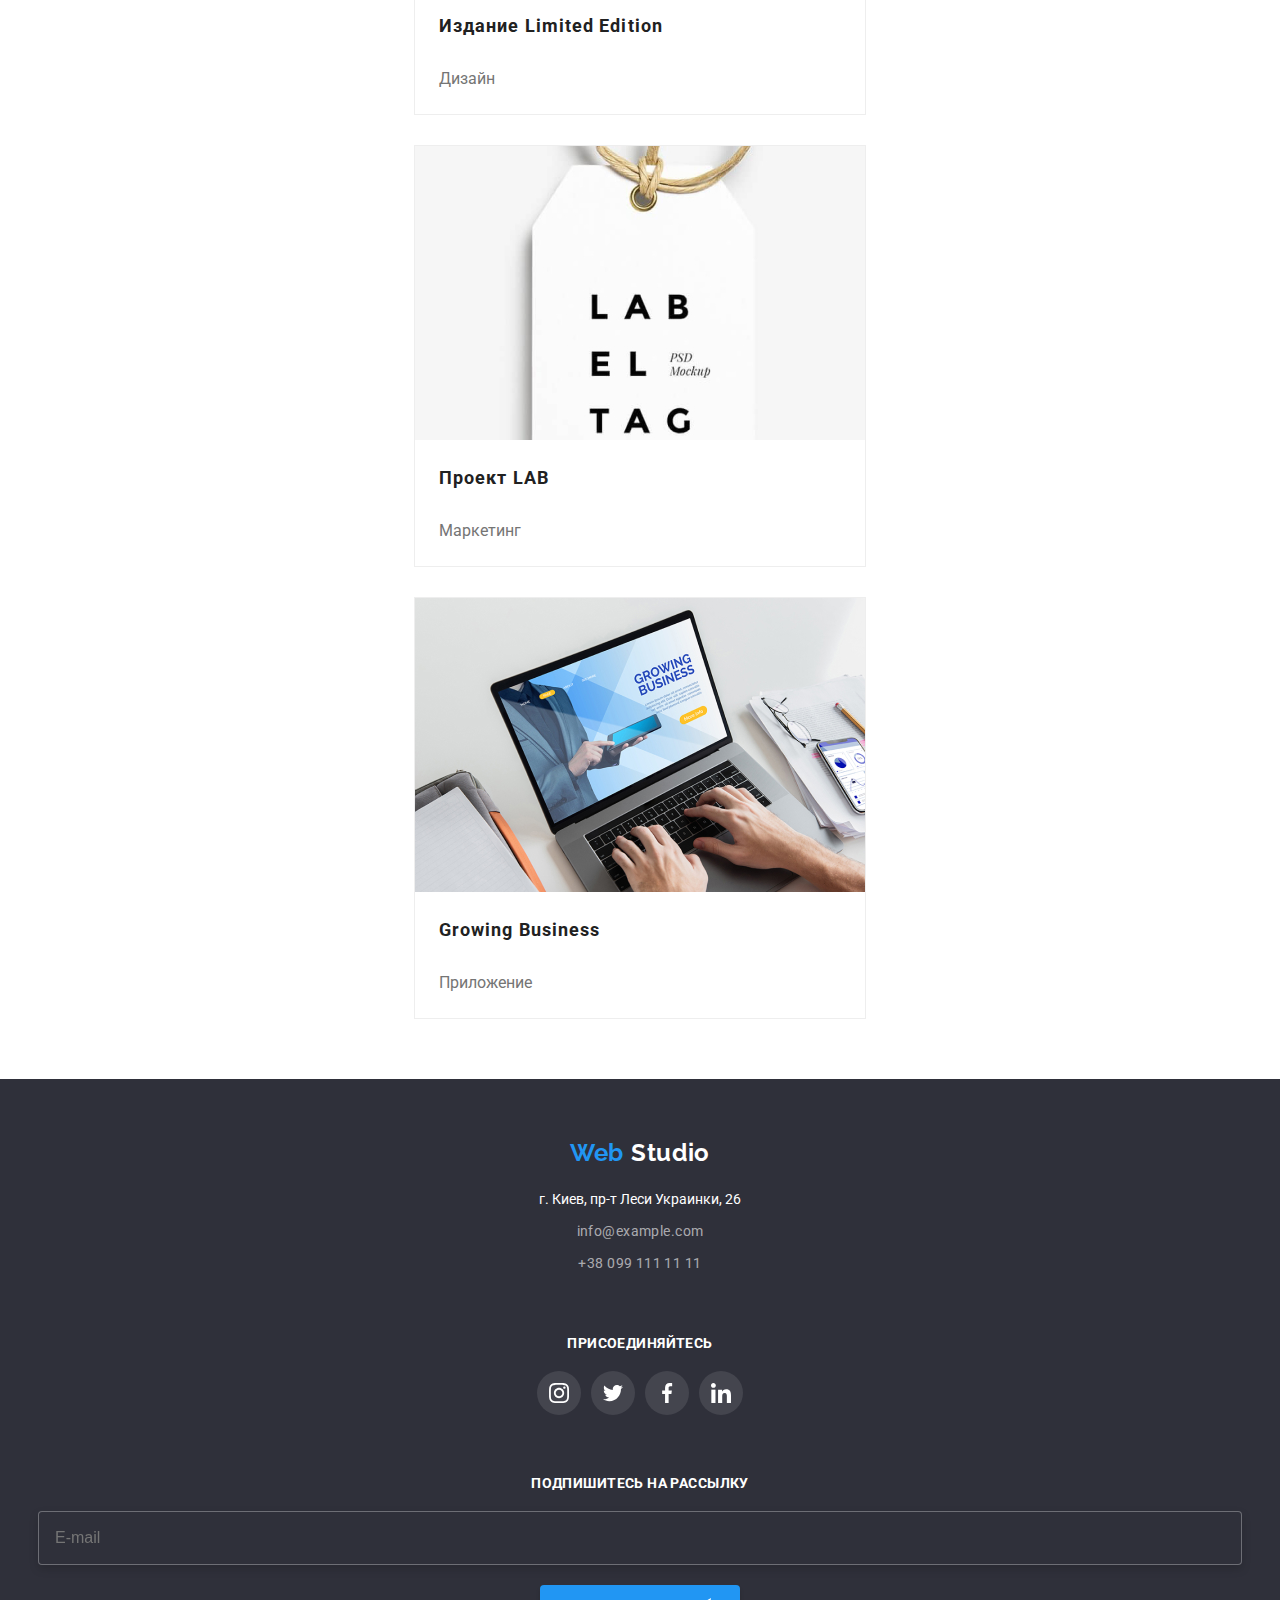
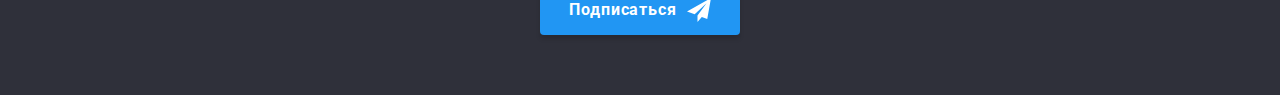
==== commit b6f8bf19: "fixed burger-menu" ====
--- a/portfolio.html
+++ b/portfolio.html
@@ -16,9 +16,7 @@
                 <h2 class="menu__text"> <span class="menu__text_blue">Web </span>Studio</h2>
             </div>
             <div class="menu__burger">
-                <a href="">
-                    <span class="menu__line"></span>
-                </a>
+                <span class="menu__line"></span>
             </div>
         </div>
         <div class="menu__popup"></div>
--- a/scss/portfolio.css
+++ b/scss/portfolio.css
@@ -29,37 +29,42 @@
 }
 
 .menu__burger {
+  position: relative;
   display: block;
-  -webkit-box-orient: vertical;
-  -webkit-box-direction: normal;
-      -ms-flex-direction: column;
-          flex-direction: column;
-  -webkit-box-pack: center;
-      -ms-flex-pack: center;
-          justify-content: center;
+  width: 5%;
+  height: 100%;
 }
 
 .menu__line {
-  background-color: #2196F3;
+  position: absolute;
+  top: 50%;
+  left: 50%;
+  -webkit-transform: translateY(-50%);
+          transform: translateY(-50%);
+  -webkit-transform: translateX(-50%);
+          transform: translateX(-50%);
+  background-color: #212121;
   width: 24px;
   height: 2px;
   font-family: 'Raleway', sans-serif;
 }
 
-.menu__line::before {
+.menu__line::before, .menu__line::after {
   content: '';
-  display: block;
-  background-color: #212121;
+  position: absolute;
   width: 24px;
   height: 2px;
+  background-color: #212121;
+}
+
+.menu__line::before {
+  -webkit-transform: translateY(-5px);
+          transform: translateY(-5px);
 }
 
 .menu__line::after {
-  content: '';
-  display: block;
-  background-color: #212121;
-  width: 24px;
-  height: 2px;
+  -webkit-transform: translateY(5px);
+          transform: translateY(5px);
 }
 
 .menu__text {
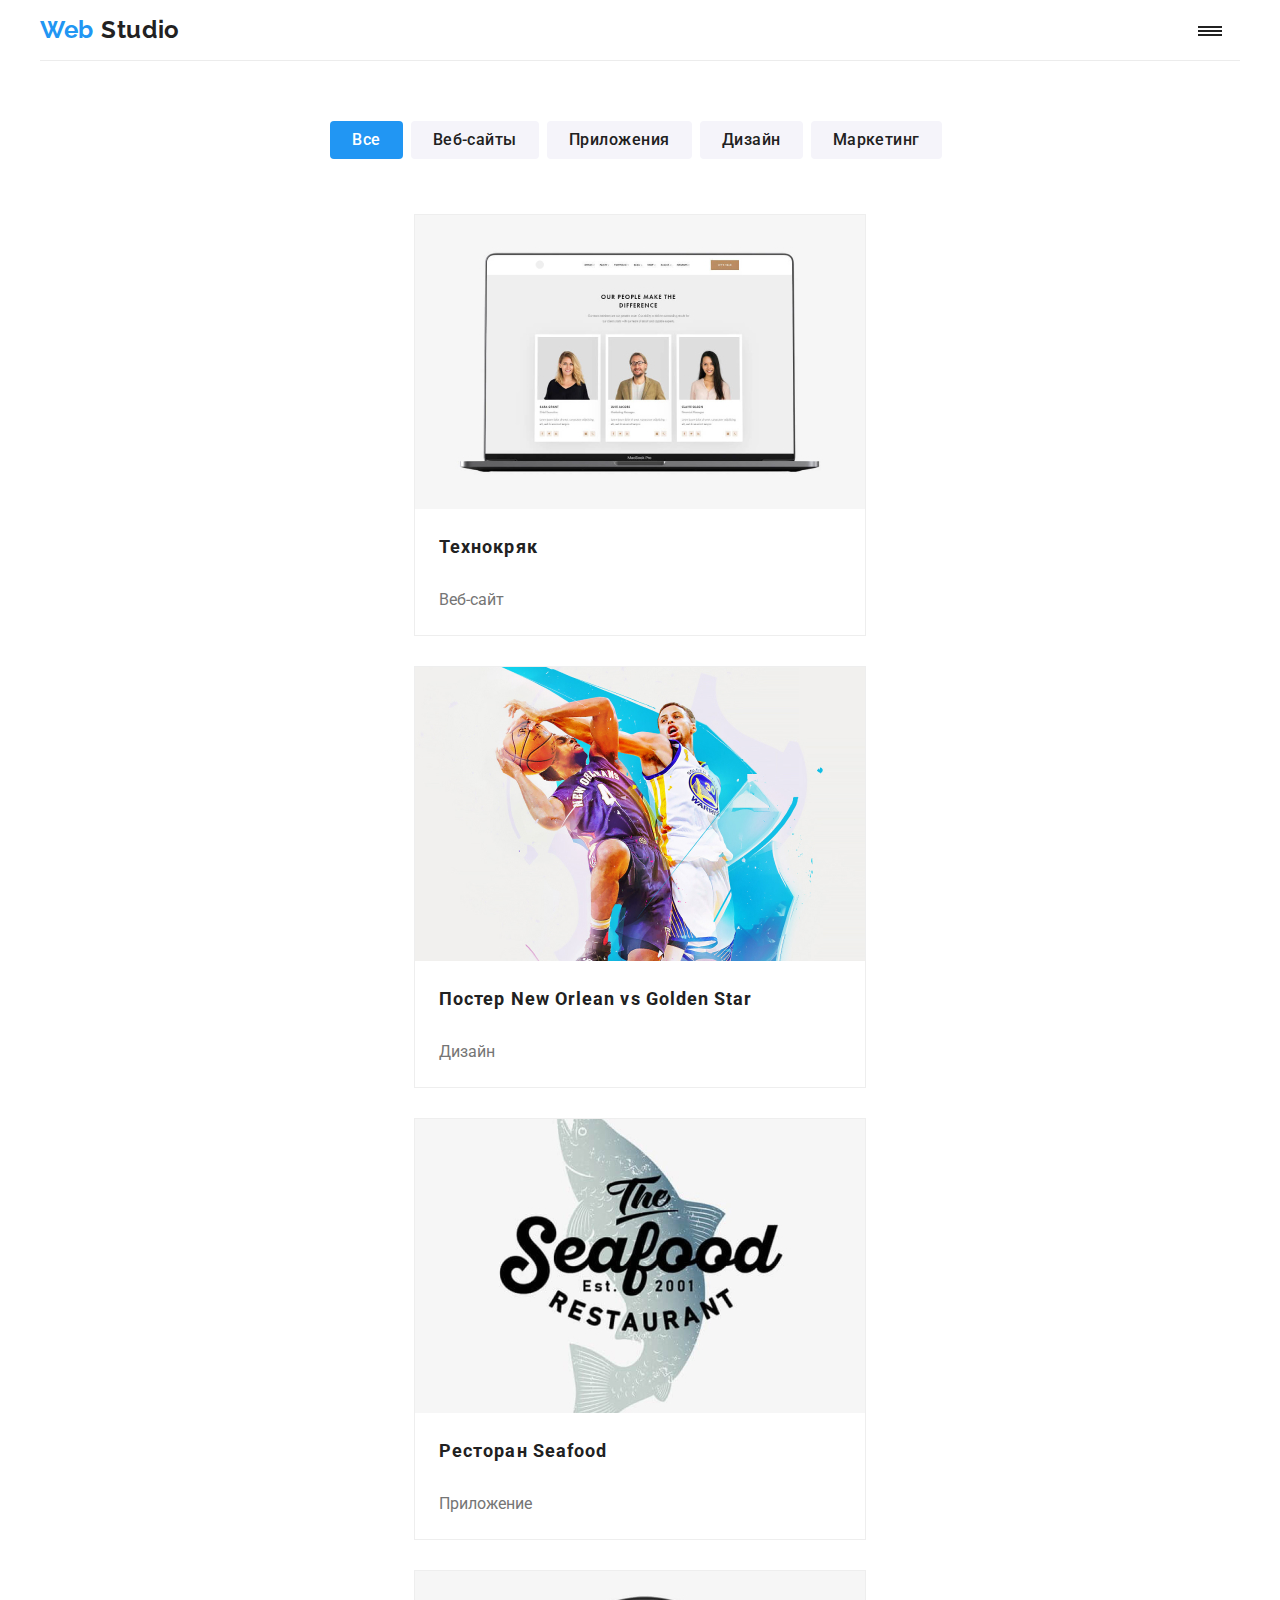
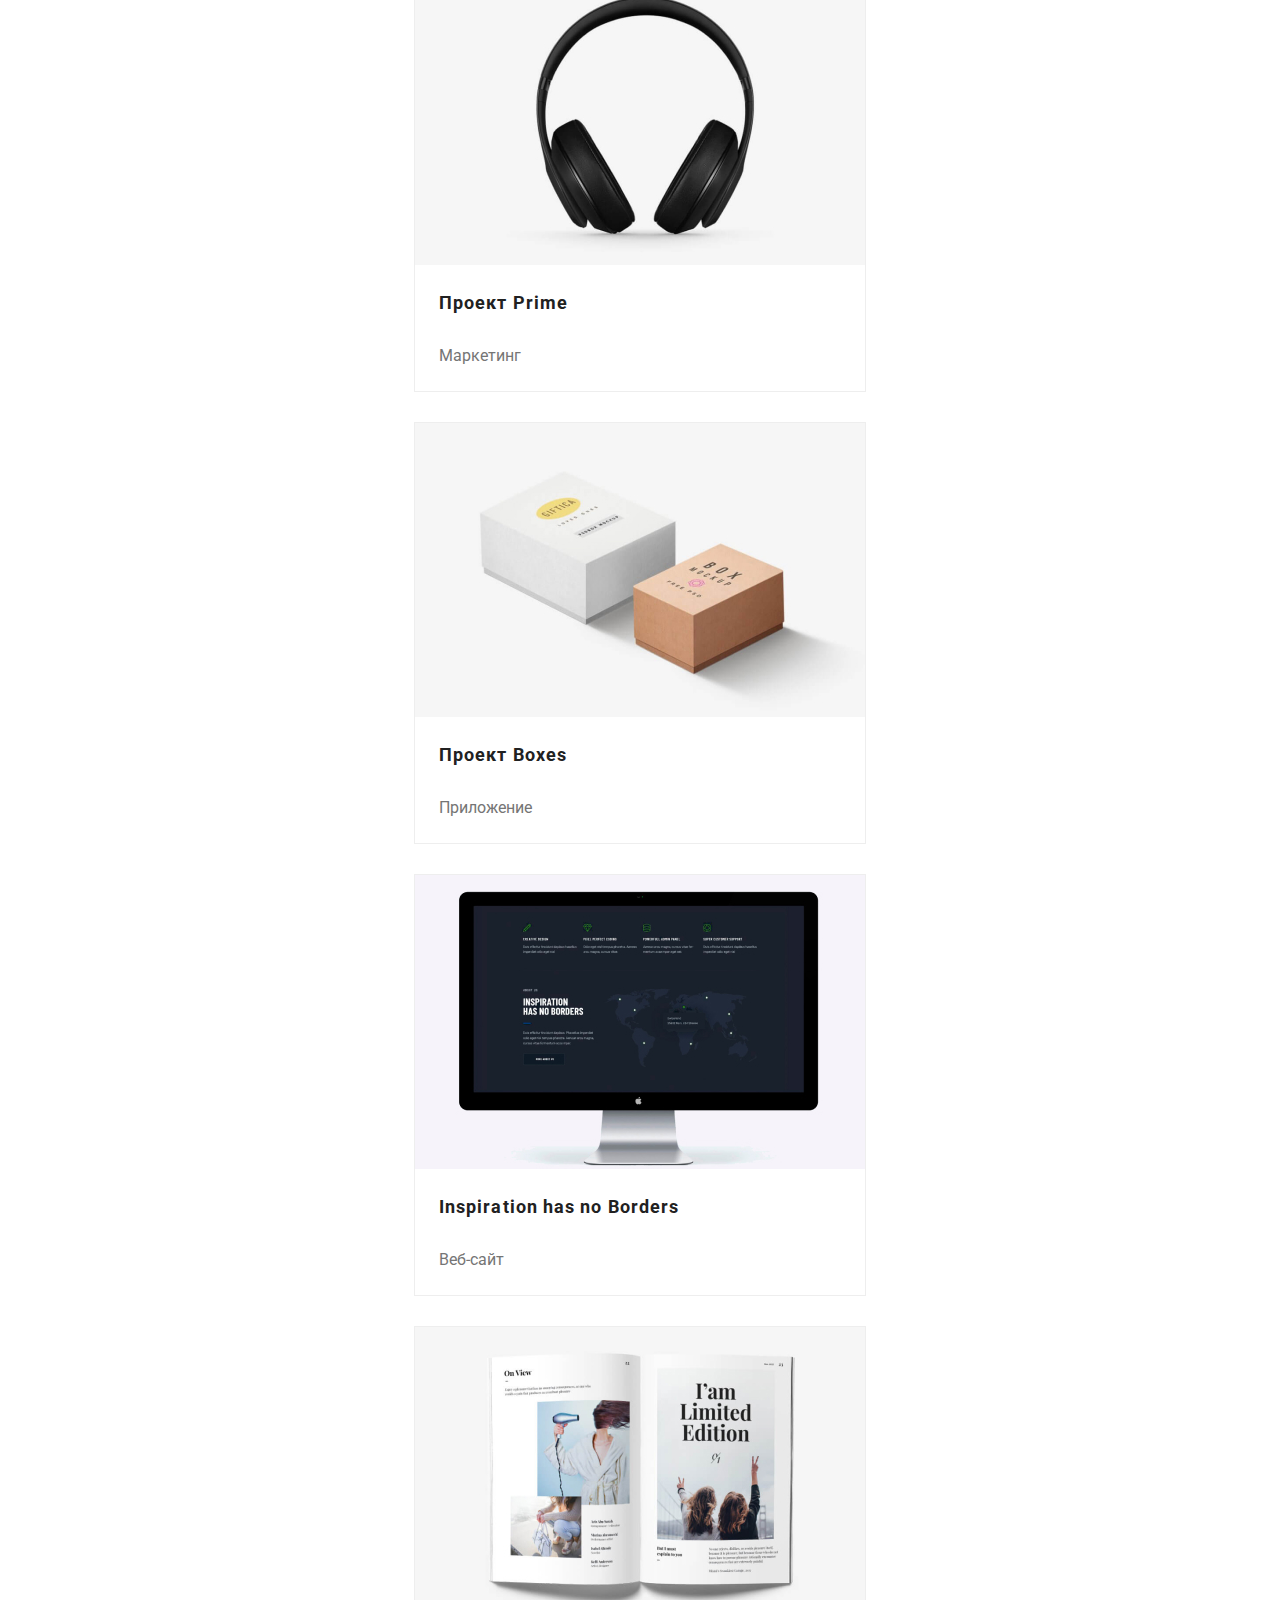
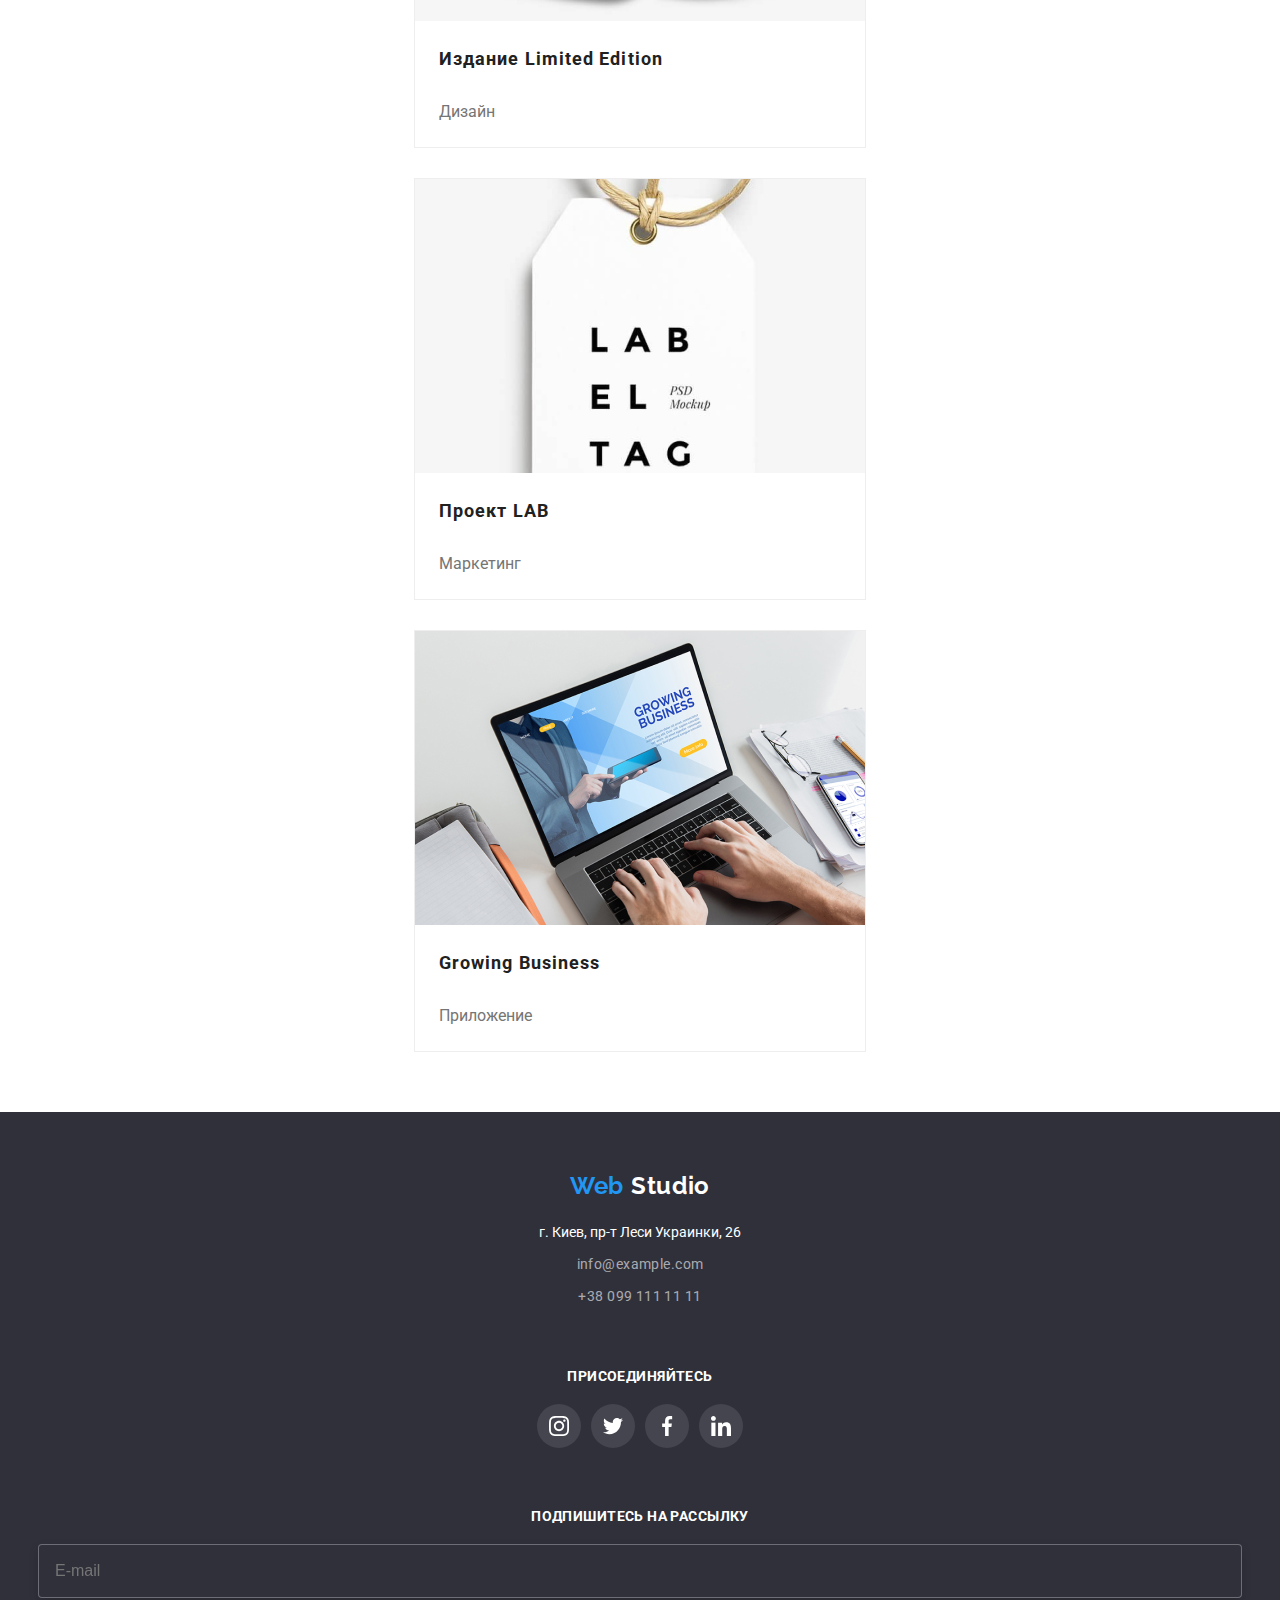
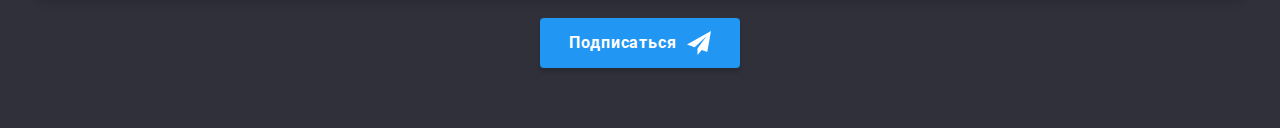
==== commit 7573d361: "finished header in portfolio and index files" ====
--- a/portfolio.html
+++ b/portfolio.html
@@ -19,7 +19,17 @@
                 <span class="menu__line"></span>
             </div>
         </div>
-        <div class="menu__popup"></div>
+        <div class="menu__popup menu__popup_disable">
+            <ul class="menu__list">
+                <li class="menu__link"><a href="">Студия</a></li>
+                <li class="menu__link"><a href="">Портфолио</a></li>
+                <li class="menu__link"><a href="">Контакты</a></li>
+            </ul>
+            <div>
+                <p class="menu__adress">info@devstudio.com</p>
+                <p class="menu__adress">+38 096 111 11 11</p>
+            </div>
+        </div>
     </header>
     <main>
         <section class="filter">
@@ -146,7 +156,7 @@
         </div>
 
     </footer>
-
+<script src="./js/main.js"></script>
 </body>
 
 </html>--- a/scss/portfolio.css
+++ b/scss/portfolio.css
@@ -8,6 +8,7 @@
 }
 
 .menu {
+  position: relative;
   display: -webkit-box;
   display: -ms-flexbox;
   display: flex;
@@ -26,6 +27,8 @@
   -webkit-box-align: center;
       -ms-flex-align: center;
           align-items: center;
+  border-bottom: 1px solid #ECECEC;
+  padding: 16px 0 16px 0;
 }
 
 .menu__burger {
@@ -33,6 +36,11 @@
   display: block;
   width: 5%;
   height: 100%;
+  cursor: pointer;
+}
+
+.menu__burger:hover .menu__line, .menu__burger:hover .menu__line::before, .menu__burger:hover .menu__line::after {
+  background-color: #2196F3;
 }
 
 .menu__line {
@@ -52,22 +60,40 @@
 .menu__line::before, .menu__line::after {
   content: '';
   position: absolute;
+  display: block;
+  -webkit-transition: 0.3s;
+  transition: 0.3s;
   width: 24px;
   height: 2px;
   background-color: #212121;
 }
 
 .menu__line::before {
-  -webkit-transform: translateY(-5px);
-          transform: translateY(-5px);
+  -webkit-transform: translateY(-4px);
+          transform: translateY(-4px);
 }
 
 .menu__line::after {
-  -webkit-transform: translateY(5px);
-          transform: translateY(5px);
+  -webkit-transform: translateY(4px);
+          transform: translateY(4px);
+}
+
+.menu__burger_active > .menu__line::before {
+  -webkit-transform: rotate(35deg);
+          transform: rotate(35deg);
+}
+
+.menu__burger_active > .menu__line::after {
+  -webkit-transform: rotate(-35deg);
+          transform: rotate(-35deg);
+}
+
+.menu__burger_active > .menu__line {
+  height: 0;
 }
 
 .menu__text {
+  font-family: 'Raleway', sans-serif;
   font-size: 24px;
   line-height: 28px;
   letter-spacing: 0.03em;
@@ -77,6 +103,102 @@
 
 .menu__text_blue {
   color: #2196F3;
+}
+
+.menu__popup {
+  position: absolute;
+  top: 60px;
+  left: 0;
+  width: 100%;
+  display: -webkit-box;
+  display: -ms-flexbox;
+  display: flex;
+  -webkit-box-orient: vertical;
+  -webkit-box-direction: normal;
+      -ms-flex-direction: column;
+          flex-direction: column;
+  -webkit-box-align: center;
+      -ms-flex-align: center;
+          align-items: center;
+  padding: 60px 0 60px 0;
+  -webkit-transition: 0.7s;
+  transition: 0.7s;
+  background-color: #fff;
+  font-family: 'Roboto', sans-serif;
+  font-style: normal;
+  font-weight: 500;
+  font-size: 18px;
+  line-height: 21px;
+  letter-spacing: 0.02em;
+  text-align: center;
+  -webkit-box-shadow: 0px 4px 8px rgba(0, 0, 0, 0.04), 0px 2px 4px rgba(0, 0, 0, 0.08), 0px 1px 3px rgba(0, 0, 0, 0.16);
+          box-shadow: 0px 4px 8px rgba(0, 0, 0, 0.04), 0px 2px 4px rgba(0, 0, 0, 0.08), 0px 1px 3px rgba(0, 0, 0, 0.16);
+}
+
+.menu__popup_disable {
+  -webkit-transition: 0.7s;
+  transition: 0.7s;
+  height: 0;
+  display: none;
+}
+
+.menu__list {
+  padding-bottom: 20px;
+}
+
+.menu__link {
+  color: #212121;
+  margin-bottom: 40px;
+}
+
+.menu__link a {
+  position: relative;
+  color: #212121;
+  display: -webkit-box;
+  display: -ms-flexbox;
+  display: flex;
+  -webkit-box-orient: vertical;
+  -webkit-box-direction: normal;
+      -ms-flex-direction: column;
+          flex-direction: column;
+  -webkit-box-align: center;
+      -ms-flex-align: center;
+          align-items: center;
+}
+
+.menu__link a::after {
+  content: "";
+  position: absolute;
+  left: 20;
+  top: 90%;
+  display: block;
+  width: 0;
+  height: 4px;
+  margin-top: 8px;
+  background: #2196F3;
+  border-radius: 2px;
+  -webkit-transition: width 0.5s ease-out;
+  transition: width 0.5s ease-out;
+}
+
+.menu__link a:hover::after {
+  width: 60px;
+}
+
+.menu__link a:hover, .menu__link a:focus {
+  color: #2196F3;
+}
+
+.menu__adress {
+  color: #757575;
+}
+
+.menu__adress:nth-child(1) {
+  margin-bottom: 16px;
+}
+
+.menu__link a:hover .menu__link a::after {
+  height: 4px;
 }
 
 .filter {
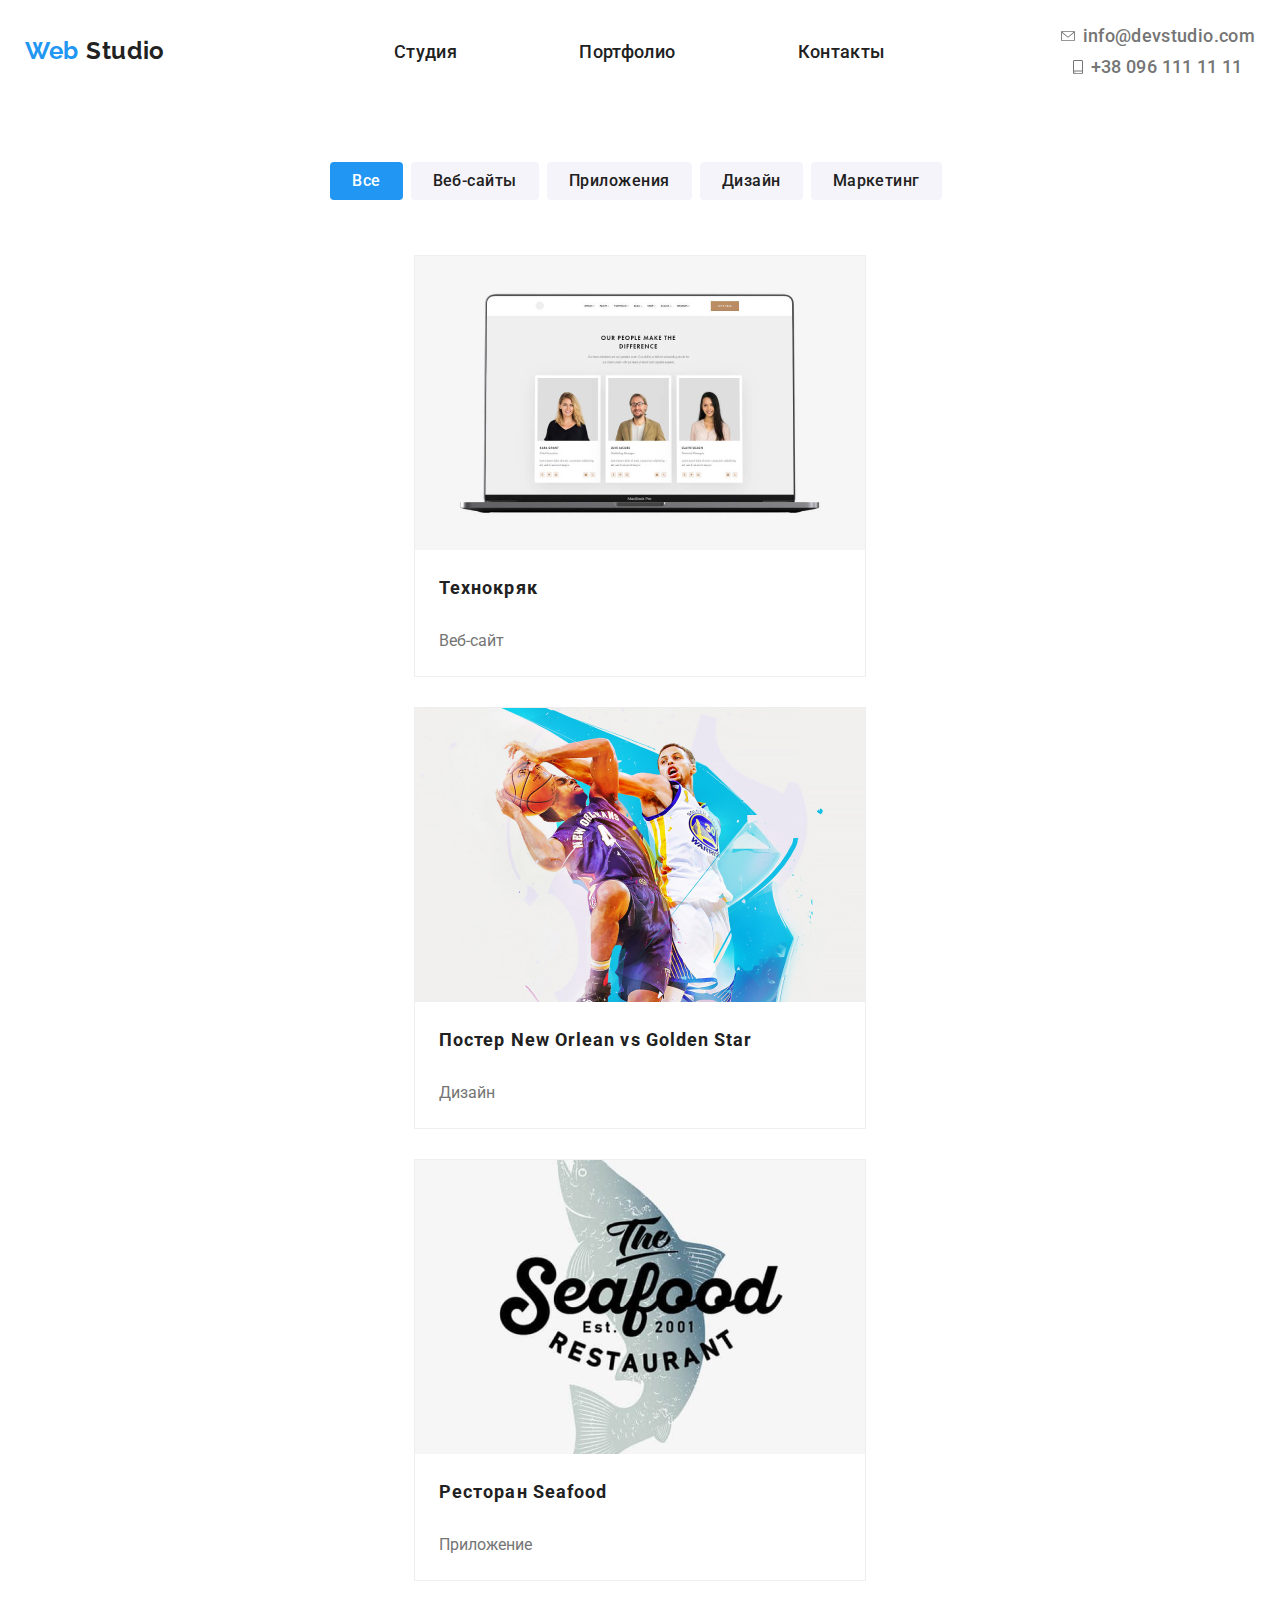
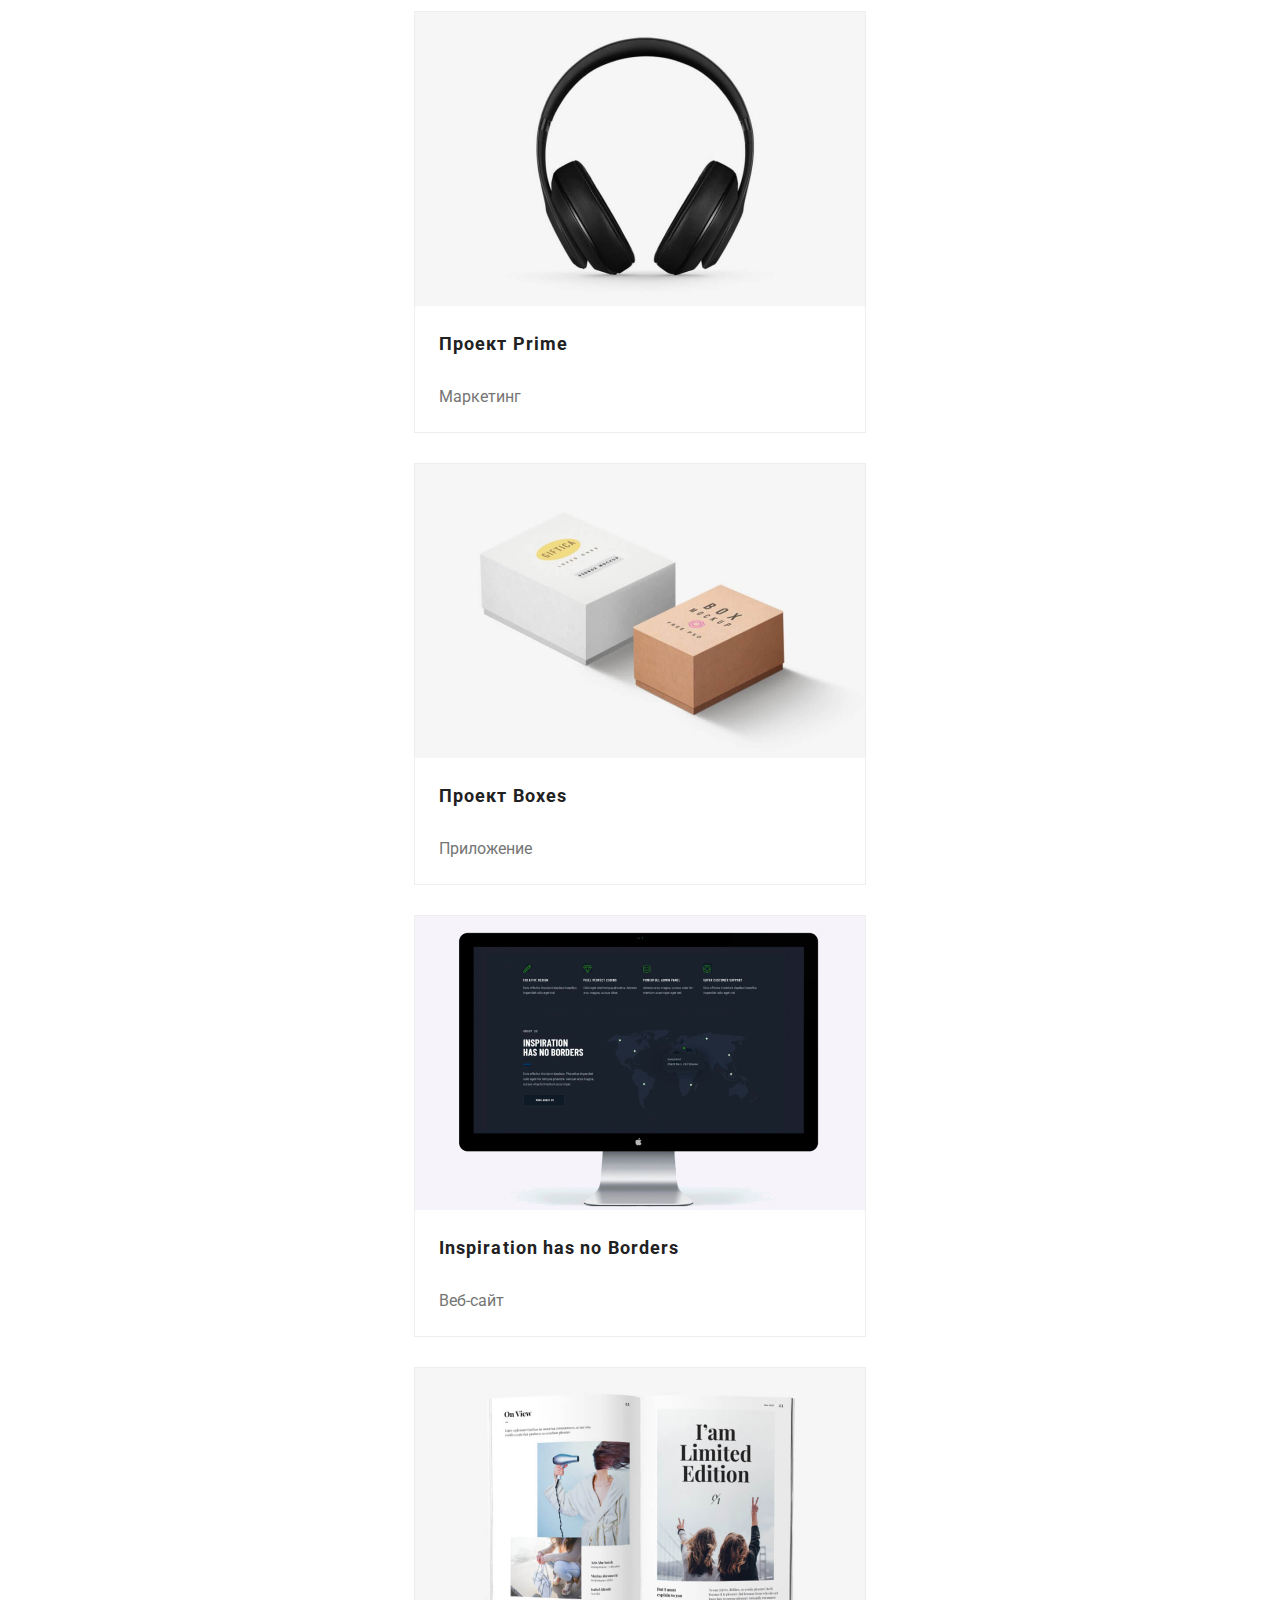
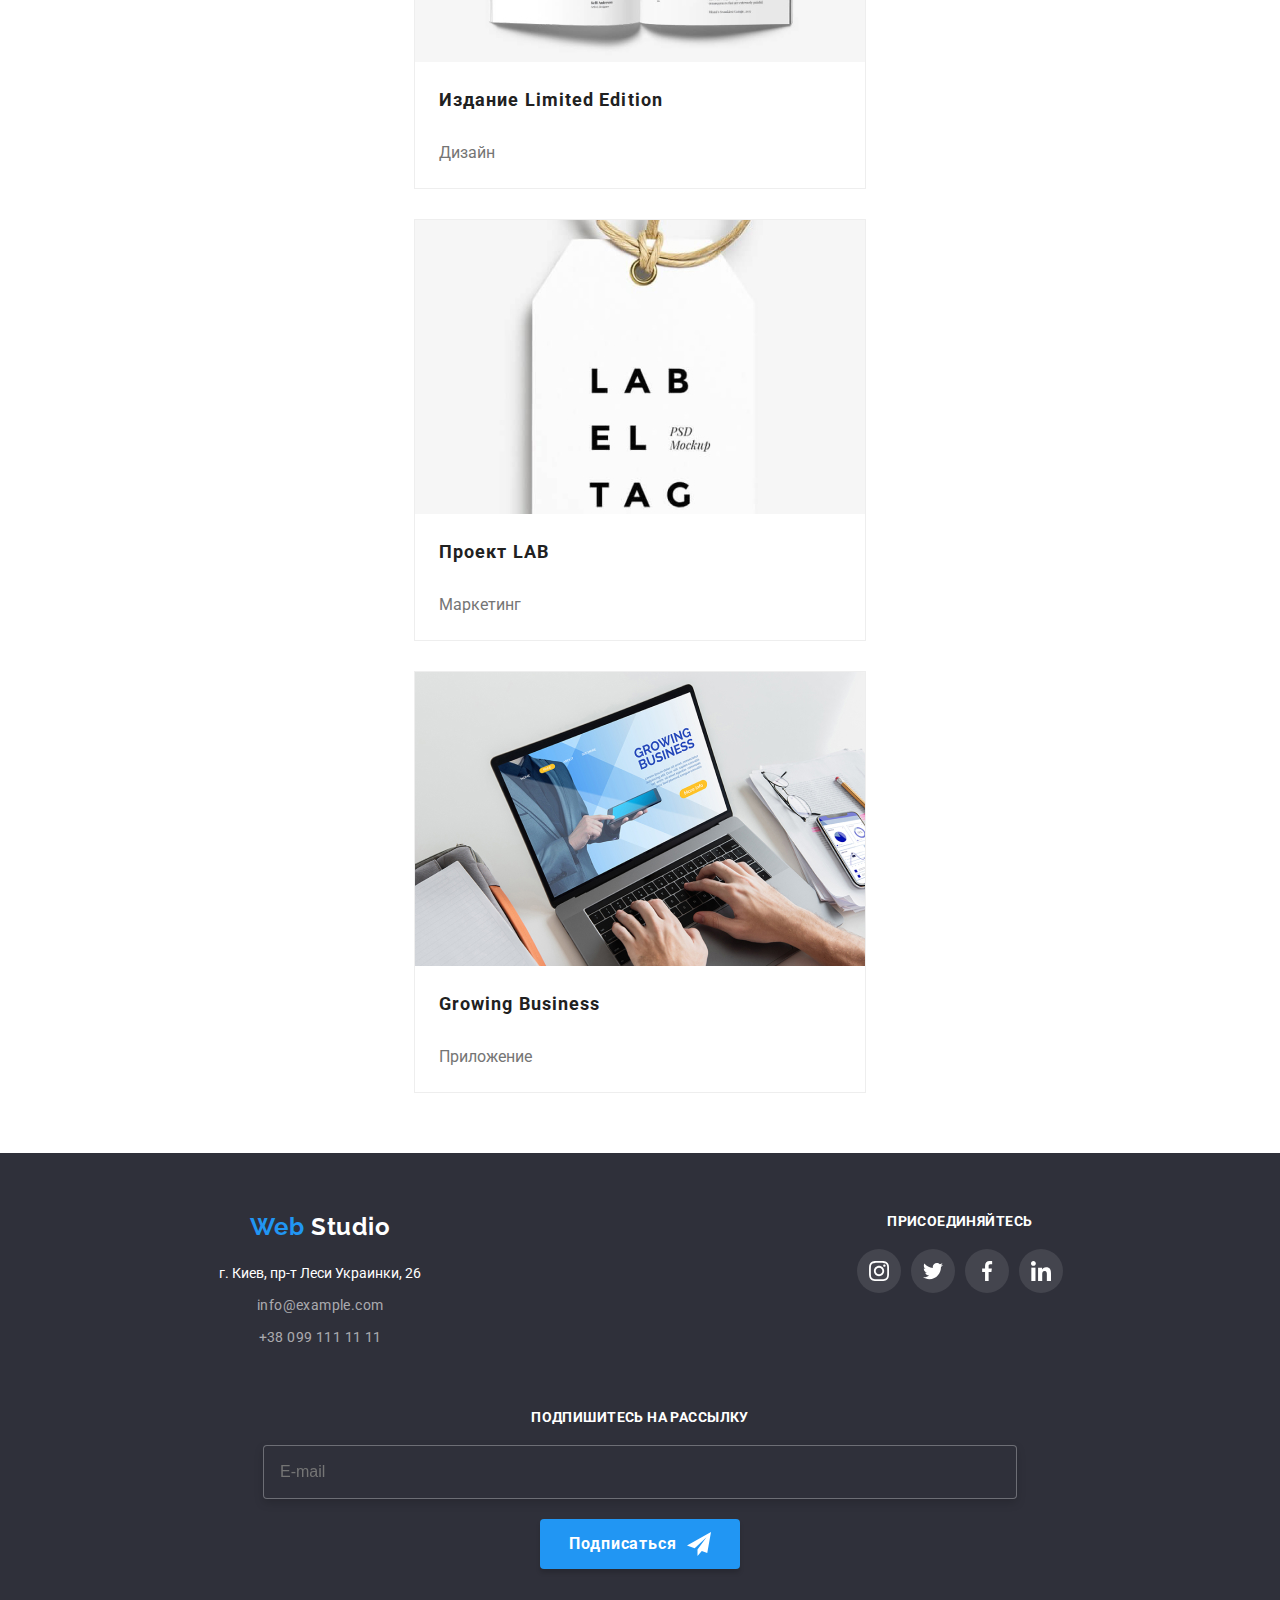
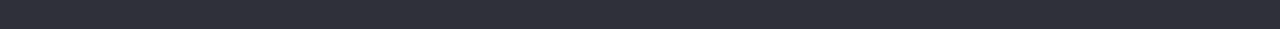
==== commit 2971ce25: "add commons.css" ====
--- a/portfolio.html
+++ b/portfolio.html
@@ -6,28 +6,31 @@
     <meta name="viewport" content="width=device-width, initial-scale=1.0">
     <title>Porfolio</title>
     <link rel="stylesheet" href="./scss/portfolio.css">
+    <link rel="stylesheet" href="./scss/common.css">
     <link rel="stylesheet" href="./scss/reset.css">
 </head>
 
 <body>
     <header class="menu">
-        <div class="container menu__container">
-            <div class="menu__logo">
-                <h2 class="menu__text"> <span class="menu__text_blue">Web </span>Studio</h2>
+        <div class="container">
+            <div class="menu__container">
+                <div class="menu__logo">
+                    <h2 class="menu__text"> <span class="menu__text_blue">Web </span>Studio</h2>
+                </div>
+                <div class="menu__burger">
+                    <span class="menu__line"></span>
+                </div>
             </div>
-            <div class="menu__burger">
-                <span class="menu__line"></span>
-            </div>
-        </div>
-        <div class="menu__popup menu__popup_disable">
-            <ul class="menu__list">
-                <li class="menu__link"><a href="">Студия</a></li>
-                <li class="menu__link"><a href="">Портфолио</a></li>
-                <li class="menu__link"><a href="">Контакты</a></li>
-            </ul>
-            <div>
-                <p class="menu__adress">info@devstudio.com</p>
-                <p class="menu__adress">+38 096 111 11 11</p>
+            <div class="menu__popup menu__popup_disable">
+                <ul class="menu__list">
+                    <li class="menu__link"><a href="">Студия</a></li>
+                    <li class="menu__link"><a href="">Портфолио</a></li>
+                    <li class="menu__link"><a href="">Контакты</a></li>
+                </ul>
+                <div class="menu__adresses">
+                    <p class="menu__adress menu__adress-mail">info@devstudio.com</p>
+                    <p class="menu__adress menu__adress-phone">+38 096 111 11 11</p>
+                </div>
             </div>
         </div>
     </header>
@@ -48,7 +51,7 @@
                 <h1 style="display: none;">наши работы</h1>
                 <ul class="works__list works-list">
                     <li class="works-list__item">
-                        <a href="https://google.com">
+                        <a href="">
                             <img src="./img/porfolio-tech-krak.jpg" alt="Технокряк">
                             <h2 class="works-list__title">Технокряк</h2>
                             <p class="works-list__category">Веб-сайт</p>
--- a/scss/portfolio.css
+++ b/scss/portfolio.css
@@ -18,6 +18,7 @@
 }
 
 .menu__container {
+  width: 93.75vw;
   display: -webkit-box;
   display: -ms-flexbox;
   display: flex;
@@ -39,7 +40,9 @@
   cursor: pointer;
 }
 
-.menu__burger:hover .menu__line, .menu__burger:hover .menu__line::before, .menu__burger:hover .menu__line::after {
+.menu__burger:hover .menu__line,
+.menu__burger:hover .menu__line::before,
+.menu__burger:hover .menu__line::after {
   background-color: #2196F3;
 }
 
@@ -185,20 +188,126 @@
   width: 60px;
 }
 
-.menu__link a:hover, .menu__link a:focus {
+.menu__link a:hover,
+.menu__link a:focus {
   color: #2196F3;
 }
 
 .menu__adress {
   color: #757575;
+  display: -webkit-box;
+  display: -ms-flexbox;
+  display: flex;
+  -webkit-box-pack: center;
+      -ms-flex-pack: center;
+          justify-content: center;
+  -webkit-box-align: center;
+      -ms-flex-align: center;
+          align-items: center;
 }
 
 .menu__adress:nth-child(1) {
   margin-bottom: 16px;
 }
 
+.menu__adress-mail::before {
+  content: "";
+  display: block;
+  width: 14px;
+  height: 10px;
+  margin-right: 8px;
+  background-image: url(../icons/menu__letter.svg);
+}
+
+.menu__adress-phone::before {
+  content: "";
+  display: inline-block;
+  width: 10px;
+  height: 14px;
+  margin-right: 8px;
+  background-image: url(../icons/menu__smartphone.svg);
+}
+
 .menu__link a:hover .menu__link a::after {
   height: 4px;
+}
+
+@media screen and (min-width: 768px) {
+  .menu {
+    padding: 21px 0 21px 0;
+  }
+  .menu .container {
+    display: -webkit-box;
+    display: -ms-flexbox;
+    display: flex;
+    -webkit-box-orient: horizontal;
+    -webkit-box-direction: normal;
+        -ms-flex-direction: row;
+            flex-direction: row;
+    -webkit-box-pack: justify;
+        -ms-flex-pack: justify;
+            justify-content: space-between;
+    -webkit-box-align: center;
+        -ms-flex-align: center;
+            align-items: center;
+  }
+  .menu__burger {
+    display: none;
+  }
+  .menu__container {
+    width: 30%;
+    border-bottom: none;
+  }
+  .menu__popup {
+    position: static;
+    width: 70%;
+    -webkit-box-orient: horizontal;
+    -webkit-box-direction: normal;
+        -ms-flex-direction: row;
+            flex-direction: row;
+    -webkit-box-align: center;
+        -ms-flex-align: center;
+            align-items: center;
+    -webkit-box-pack: justify;
+        -ms-flex-pack: justify;
+            justify-content: space-between;
+    -webkit-box-shadow: none;
+            box-shadow: none;
+    padding: 0;
+  }
+  .menu__popup_disable {
+    height: 100%;
+    display: -webkit-box;
+    display: -ms-flexbox;
+    display: flex;
+  }
+  .menu__list {
+    width: 56.97%;
+    padding: 0;
+    display: -webkit-box;
+    display: -ms-flexbox;
+    display: flex;
+    -webkit-box-align: center;
+        -ms-flex-align: center;
+            align-items: center;
+    -webkit-box-pack: justify;
+        -ms-flex-pack: justify;
+            justify-content: space-between;
+  }
+  .menu__link {
+    margin: 0;
+  }
+  .menu__addresses {
+    display: -webkit-box;
+    display: -ms-flexbox;
+    display: flex;
+    -webkit-box-pack: justify;
+        -ms-flex-pack: justify;
+            justify-content: space-between;
+  }
+  .menu__adress:nth-child(1) {
+    margin-bottom: 10px;
+  }
 }
 
 .filter {
--- a/scss/common.css
+++ b/scss/common.css
@@ -0,0 +1,526 @@
+@import url("https://fonts.googleapis.com/css2?family=Raleway:wght@700&family=Roboto&display=swap");
+.container {
+  width: 93.75vw;
+}
+
+@media screen and (min-width: 768px) {
+  .container {
+    width: 96.093vw;
+  }
+}
+
+a {
+  text-decoration: none;
+}
+
+.menu {
+  position: relative;
+  display: -webkit-box;
+  display: -ms-flexbox;
+  display: flex;
+  -webkit-box-pack: center;
+      -ms-flex-pack: center;
+          justify-content: center;
+}
+
+.menu__container {
+  width: 93.75vw;
+  display: -webkit-box;
+  display: -ms-flexbox;
+  display: flex;
+  -webkit-box-pack: justify;
+      -ms-flex-pack: justify;
+          justify-content: space-between;
+  -webkit-box-align: center;
+      -ms-flex-align: center;
+          align-items: center;
+  border-bottom: 1px solid #ECECEC;
+  padding: 16px 0 16px 0;
+}
+
+.menu__burger {
+  position: relative;
+  display: block;
+  width: 5%;
+  height: 100%;
+  cursor: pointer;
+}
+
+.menu__burger:hover .menu__line,
+.menu__burger:hover .menu__line::before,
+.menu__burger:hover .menu__line::after {
+  background-color: #2196F3;
+}
+
+.menu__line {
+  position: absolute;
+  top: 50%;
+  left: 50%;
+  -webkit-transform: translateY(-50%);
+          transform: translateY(-50%);
+  -webkit-transform: translateX(-50%);
+          transform: translateX(-50%);
+  background-color: #212121;
+  width: 24px;
+  height: 2px;
+  font-family: 'Raleway', sans-serif;
+}
+
+.menu__line::before, .menu__line::after {
+  content: '';
+  position: absolute;
+  display: block;
+  -webkit-transition: 0.3s;
+  transition: 0.3s;
+  width: 24px;
+  height: 2px;
+  background-color: #212121;
+}
+
+.menu__line::before {
+  -webkit-transform: translateY(-4px);
+          transform: translateY(-4px);
+}
+
+.menu__line::after {
+  -webkit-transform: translateY(4px);
+          transform: translateY(4px);
+}
+
+.menu__burger_active > .menu__line::before {
+  -webkit-transform: rotate(35deg);
+          transform: rotate(35deg);
+}
+
+.menu__burger_active > .menu__line::after {
+  -webkit-transform: rotate(-35deg);
+          transform: rotate(-35deg);
+}
+
+.menu__burger_active > .menu__line {
+  height: 0;
+}
+
+.menu__text {
+  font-family: 'Raleway', sans-serif;
+  font-size: 24px;
+  line-height: 28px;
+  letter-spacing: 0.03em;
+  font-style: normal;
+  font-weight: bold;
+}
+
+.menu__text_blue {
+  color: #2196F3;
+}
+
+.menu__popup {
+  position: absolute;
+  top: 60px;
+  left: 0;
+  width: 100%;
+  display: -webkit-box;
+  display: -ms-flexbox;
+  display: flex;
+  -webkit-box-orient: vertical;
+  -webkit-box-direction: normal;
+      -ms-flex-direction: column;
+          flex-direction: column;
+  -webkit-box-align: center;
+      -ms-flex-align: center;
+          align-items: center;
+  padding: 60px 0 60px 0;
+  -webkit-transition: 0.7s;
+  transition: 0.7s;
+  background-color: #fff;
+  font-family: 'Roboto', sans-serif;
+  font-style: normal;
+  font-weight: 500;
+  font-size: 18px;
+  line-height: 21px;
+  letter-spacing: 0.02em;
+  text-align: center;
+  -webkit-box-shadow: 0px 4px 8px rgba(0, 0, 0, 0.04), 0px 2px 4px rgba(0, 0, 0, 0.08), 0px 1px 3px rgba(0, 0, 0, 0.16);
+          box-shadow: 0px 4px 8px rgba(0, 0, 0, 0.04), 0px 2px 4px rgba(0, 0, 0, 0.08), 0px 1px 3px rgba(0, 0, 0, 0.16);
+}
+
+.menu__popup_disable {
+  -webkit-transition: 0.7s;
+  transition: 0.7s;
+  height: 0;
+  display: none;
+}
+
+.menu__list {
+  padding-bottom: 20px;
+}
+
+.menu__link {
+  color: #212121;
+  margin-bottom: 40px;
+}
+
+.menu__link a {
+  position: relative;
+  color: #212121;
+  display: -webkit-box;
+  display: -ms-flexbox;
+  display: flex;
+  -webkit-box-orient: vertical;
+  -webkit-box-direction: normal;
+      -ms-flex-direction: column;
+          flex-direction: column;
+  -webkit-box-align: center;
+      -ms-flex-align: center;
+          align-items: center;
+}
+
+.menu__link a::after {
+  content: "";
+  position: absolute;
+  left: 20;
+  top: 90%;
+  display: block;
+  width: 0;
+  height: 4px;
+  margin-top: 8px;
+  background: #2196F3;
+  border-radius: 2px;
+  -webkit-transition: width 0.5s ease-out;
+  transition: width 0.5s ease-out;
+}
+
+.menu__link a:hover::after {
+  width: 60px;
+}
+
+.menu__link a:hover,
+.menu__link a:focus {
+  color: #2196F3;
+}
+
+.menu__adress {
+  color: #757575;
+  display: -webkit-box;
+  display: -ms-flexbox;
+  display: flex;
+  -webkit-box-pack: center;
+      -ms-flex-pack: center;
+          justify-content: center;
+  -webkit-box-align: center;
+      -ms-flex-align: center;
+          align-items: center;
+}
+
+.menu__adress:nth-child(1) {
+  margin-bottom: 16px;
+}
+
+.menu__adress-mail::before {
+  content: "";
+  display: block;
+  width: 14px;
+  height: 10px;
+  margin-right: 8px;
+  background-image: url(../icons/menu__letter.svg);
+}
+
+.menu__adress-phone::before {
+  content: "";
+  display: inline-block;
+  width: 10px;
+  height: 14px;
+  margin-right: 8px;
+  background-image: url(../icons/menu__smartphone.svg);
+}
+
+.menu__link a:hover .menu__link a::after {
+  height: 4px;
+}
+
+@media screen and (min-width: 768px) {
+  .menu {
+    padding: 21px 0 21px 0;
+  }
+  .menu .container {
+    display: -webkit-box;
+    display: -ms-flexbox;
+    display: flex;
+    -webkit-box-orient: horizontal;
+    -webkit-box-direction: normal;
+        -ms-flex-direction: row;
+            flex-direction: row;
+    -webkit-box-pack: justify;
+        -ms-flex-pack: justify;
+            justify-content: space-between;
+    -webkit-box-align: center;
+        -ms-flex-align: center;
+            align-items: center;
+  }
+  .menu__burger {
+    display: none;
+  }
+  .menu__container {
+    width: 30%;
+    border-bottom: none;
+  }
+  .menu__popup {
+    position: static;
+    width: 70%;
+    -webkit-box-orient: horizontal;
+    -webkit-box-direction: normal;
+        -ms-flex-direction: row;
+            flex-direction: row;
+    -webkit-box-align: center;
+        -ms-flex-align: center;
+            align-items: center;
+    -webkit-box-pack: justify;
+        -ms-flex-pack: justify;
+            justify-content: space-between;
+    -webkit-box-shadow: none;
+            box-shadow: none;
+    padding: 0;
+  }
+  .menu__popup_disable {
+    height: 100%;
+    display: -webkit-box;
+    display: -ms-flexbox;
+    display: flex;
+  }
+  .menu__list {
+    width: 56.97%;
+    padding: 0;
+    display: -webkit-box;
+    display: -ms-flexbox;
+    display: flex;
+    -webkit-box-align: center;
+        -ms-flex-align: center;
+            align-items: center;
+    -webkit-box-pack: justify;
+        -ms-flex-pack: justify;
+            justify-content: space-between;
+  }
+  .menu__link {
+    margin: 0;
+  }
+  .menu__addresses {
+    display: -webkit-box;
+    display: -ms-flexbox;
+    display: flex;
+    -webkit-box-pack: justify;
+        -ms-flex-pack: justify;
+            justify-content: space-between;
+  }
+  .menu__adress:nth-child(1) {
+    margin-bottom: 10px;
+  }
+}
+
+.footer {
+  background-color: #2F303A;
+  display: -webkit-box;
+  display: -ms-flexbox;
+  display: flex;
+  -webkit-box-pack: center;
+      -ms-flex-pack: center;
+          justify-content: center;
+  padding: 60px 0;
+}
+
+.footer__container {
+  display: -webkit-box;
+  display: -ms-flexbox;
+  display: flex;
+  -webkit-box-orient: vertical;
+  -webkit-box-direction: normal;
+      -ms-flex-direction: column;
+          flex-direction: column;
+  -webkit-box-align: center;
+      -ms-flex-align: center;
+          align-items: center;
+}
+
+.footer__logo {
+  font-family: 'Raleway';
+  font-style: normal;
+  font-weight: bold;
+  font-size: 24px;
+  line-height: 28px;
+  text-align: center;
+  letter-spacing: 0.03em;
+  color: #fff;
+  margin-bottom: 20px;
+}
+
+.footer__logo-left {
+  color: #2196F3;
+}
+
+.footer__adress {
+  font-family: 'Roboto';
+  font-style: normal;
+  font-weight: normal;
+  display: -webkit-box;
+  display: -ms-flexbox;
+  display: flex;
+  -webkit-box-orient: vertical;
+  -webkit-box-direction: normal;
+      -ms-flex-direction: column;
+          flex-direction: column;
+  -webkit-box-align: center;
+      -ms-flex-align: center;
+          align-items: center;
+}
+
+.footer__contact-mail {
+  font-size: 14px;
+  line-height: 24px;
+  letter-spacing: 0.03em;
+  color: rgba(255, 255, 255, 0.6);
+  margin-bottom: 8px;
+}
+
+.footer__contact-tel {
+  font-size: 14px;
+  line-height: 24px;
+  letter-spacing: 0.03em;
+  color: rgba(255, 255, 255, 0.6);
+  margin-bottom: 60px;
+}
+
+.footer__location {
+  font-size: 14px;
+  line-height: 24px;
+  color: #fff;
+  margin-bottom: 8px;
+}
+
+.footer__social {
+  font-family: 'Roboto';
+  font-style: normal;
+  font-weight: normal;
+  display: -webkit-box;
+  display: -ms-flexbox;
+  display: flex;
+  -webkit-box-orient: vertical;
+  -webkit-box-direction: normal;
+      -ms-flex-direction: column;
+          flex-direction: column;
+  -webkit-box-align: center;
+      -ms-flex-align: center;
+          align-items: center;
+  margin-bottom: 60px;
+}
+
+.footer__social-list {
+  display: -webkit-box;
+  display: -ms-flexbox;
+  display: flex;
+  -webkit-box-pack: center;
+      -ms-flex-pack: center;
+          justify-content: center;
+}
+
+.footer__social-item {
+  padding: 12px;
+  border-radius: 50%;
+  background: rgba(255, 255, 255, 0.1);
+  margin: 0 5px;
+}
+
+.footer__social-title {
+  font-family: 'Roboto';
+  font-style: normal;
+  font-weight: bold;
+  font-size: 14px;
+  line-height: 16px;
+  letter-spacing: 0.03em;
+  text-transform: uppercase;
+  color: #fff;
+  margin-bottom: 20px;
+}
+
+.footer__subscribe {
+  width: 100%;
+  display: -webkit-box;
+  display: -ms-flexbox;
+  display: flex;
+  -webkit-box-orient: vertical;
+  -webkit-box-direction: normal;
+      -ms-flex-direction: column;
+          flex-direction: column;
+  -webkit-box-align: center;
+      -ms-flex-align: center;
+          align-items: center;
+}
+
+.footer__subscribe-input {
+  width: calc(100% - 16px);
+  height: 50px;
+  background: #2F303A;
+  border: 1px solid rgba(255, 255, 255, 0.3);
+  -webkit-filter: drop-shadow(0px 4px 4px rgba(0, 0, 0, 0.15));
+          filter: drop-shadow(0px 4px 4px rgba(0, 0, 0, 0.15));
+  border-radius: 4px;
+  padding-left: 16px;
+  margin-bottom: 20px;
+}
+
+.footer__subscribe-btn {
+  display: -webkit-box;
+  display: -ms-flexbox;
+  display: flex;
+  -webkit-box-pack: center;
+      -ms-flex-pack: center;
+          justify-content: center;
+  -webkit-box-align: center;
+      -ms-flex-align: center;
+          align-items: center;
+  background: #2196F3;
+  -webkit-box-shadow: 0px 4px 4px rgba(0, 0, 0, 0.15);
+          box-shadow: 0px 4px 4px rgba(0, 0, 0, 0.15);
+  border-radius: 4px;
+  font-size: 16px;
+  line-height: 30px;
+  letter-spacing: 0.06em;
+  font-family: 'Roboto';
+  font-style: normal;
+  font-weight: bold;
+  color: #FFFFFF;
+  padding: 10px 29px;
+}
+
+.footer__subscribe-btn:after {
+  display: block;
+  content: "";
+  height: 24px;
+  width: 24px;
+  background-image: url(../icons/footer__subscribe-btn-icon.svg);
+  background-size: contain;
+  margin-left: 10px;
+}
+
+@media screen and (min-width: 768px) {
+  .footer__contact {
+    display: -webkit-box;
+    display: -ms-flexbox;
+    display: flex;
+    width: 100%;
+    -ms-flex-wrap: wrap;
+        flex-wrap: wrap;
+    -webkit-box-orient: horizontal;
+    -webkit-box-direction: normal;
+        -ms-flex-direction: row;
+            flex-direction: row;
+    -webkit-box-pack: justify;
+        -ms-flex-pack: justify;
+            justify-content: space-between;
+  }
+  .footer__adress, .footer__social {
+    width: 48%;
+  }
+  .footer__subscribe {
+    width: 58.59vw;
+  }
+}
+/*# sourceMappingURL=common.css.map */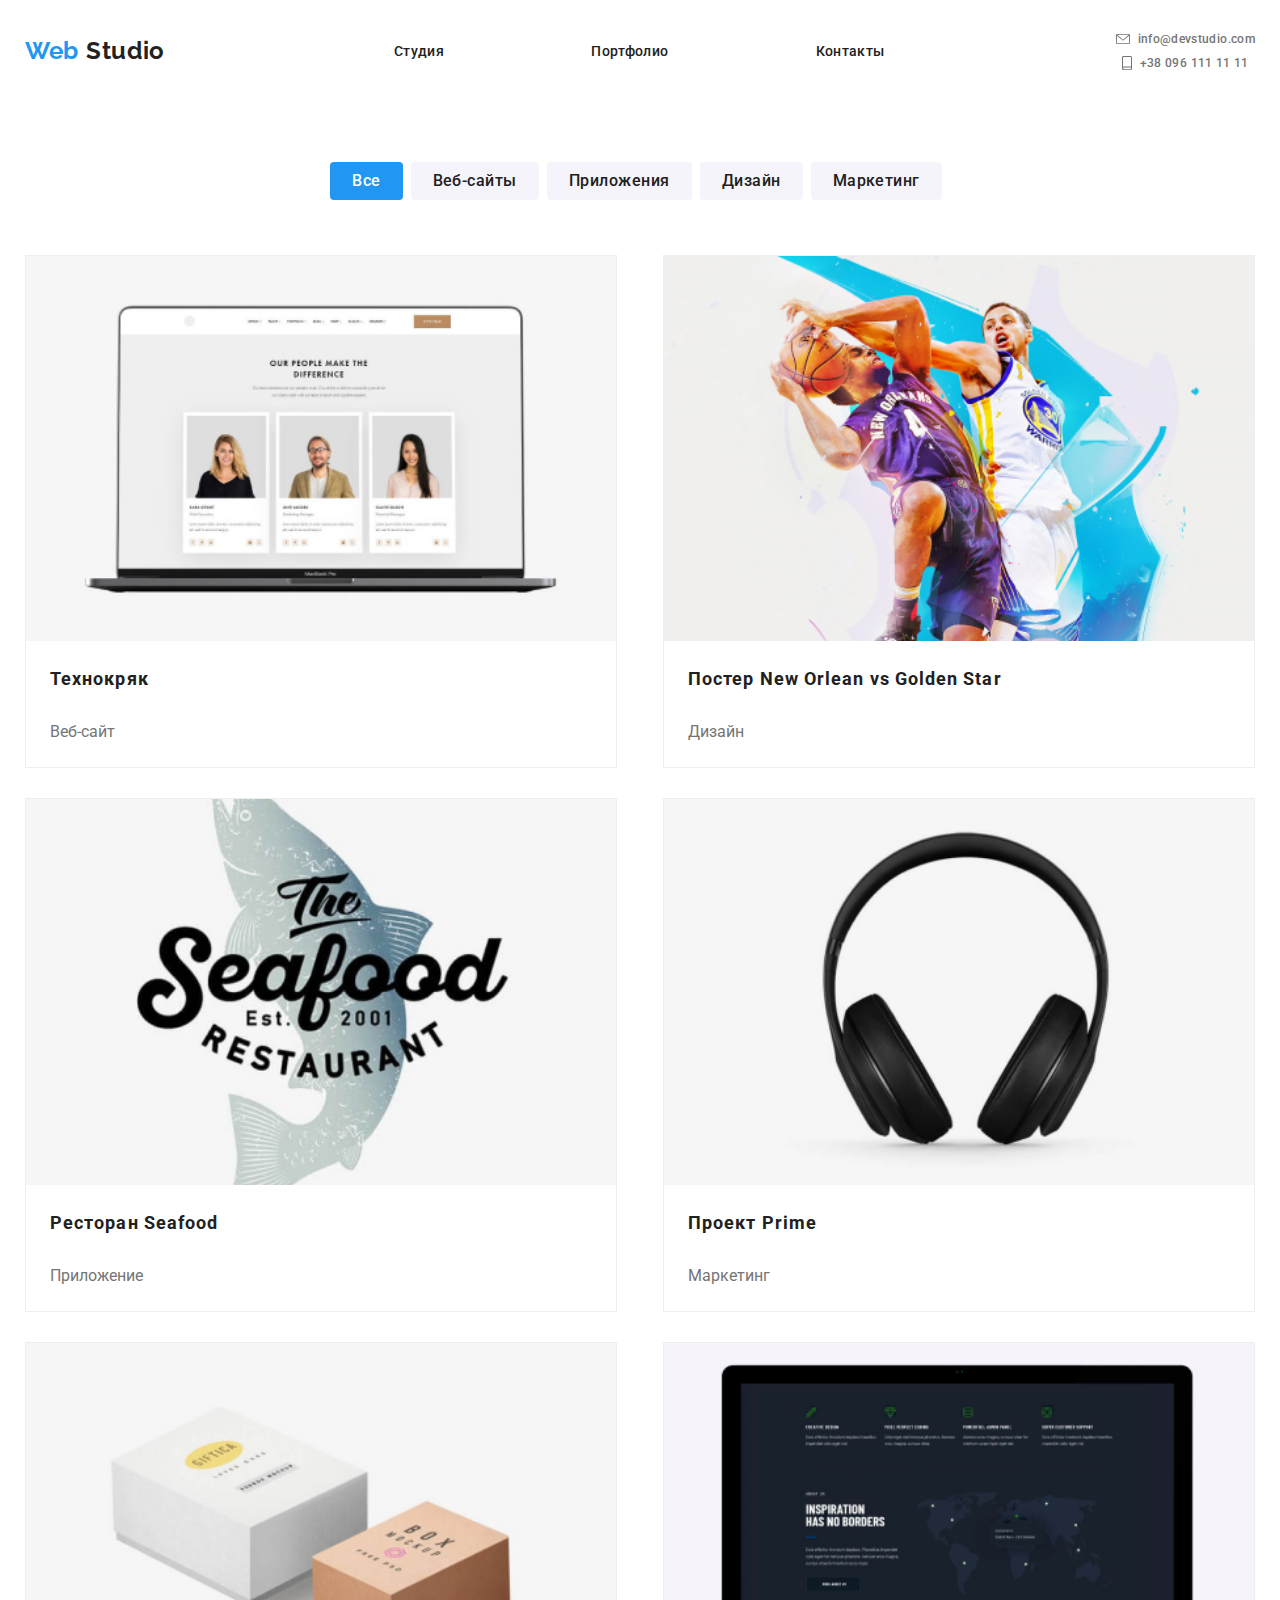
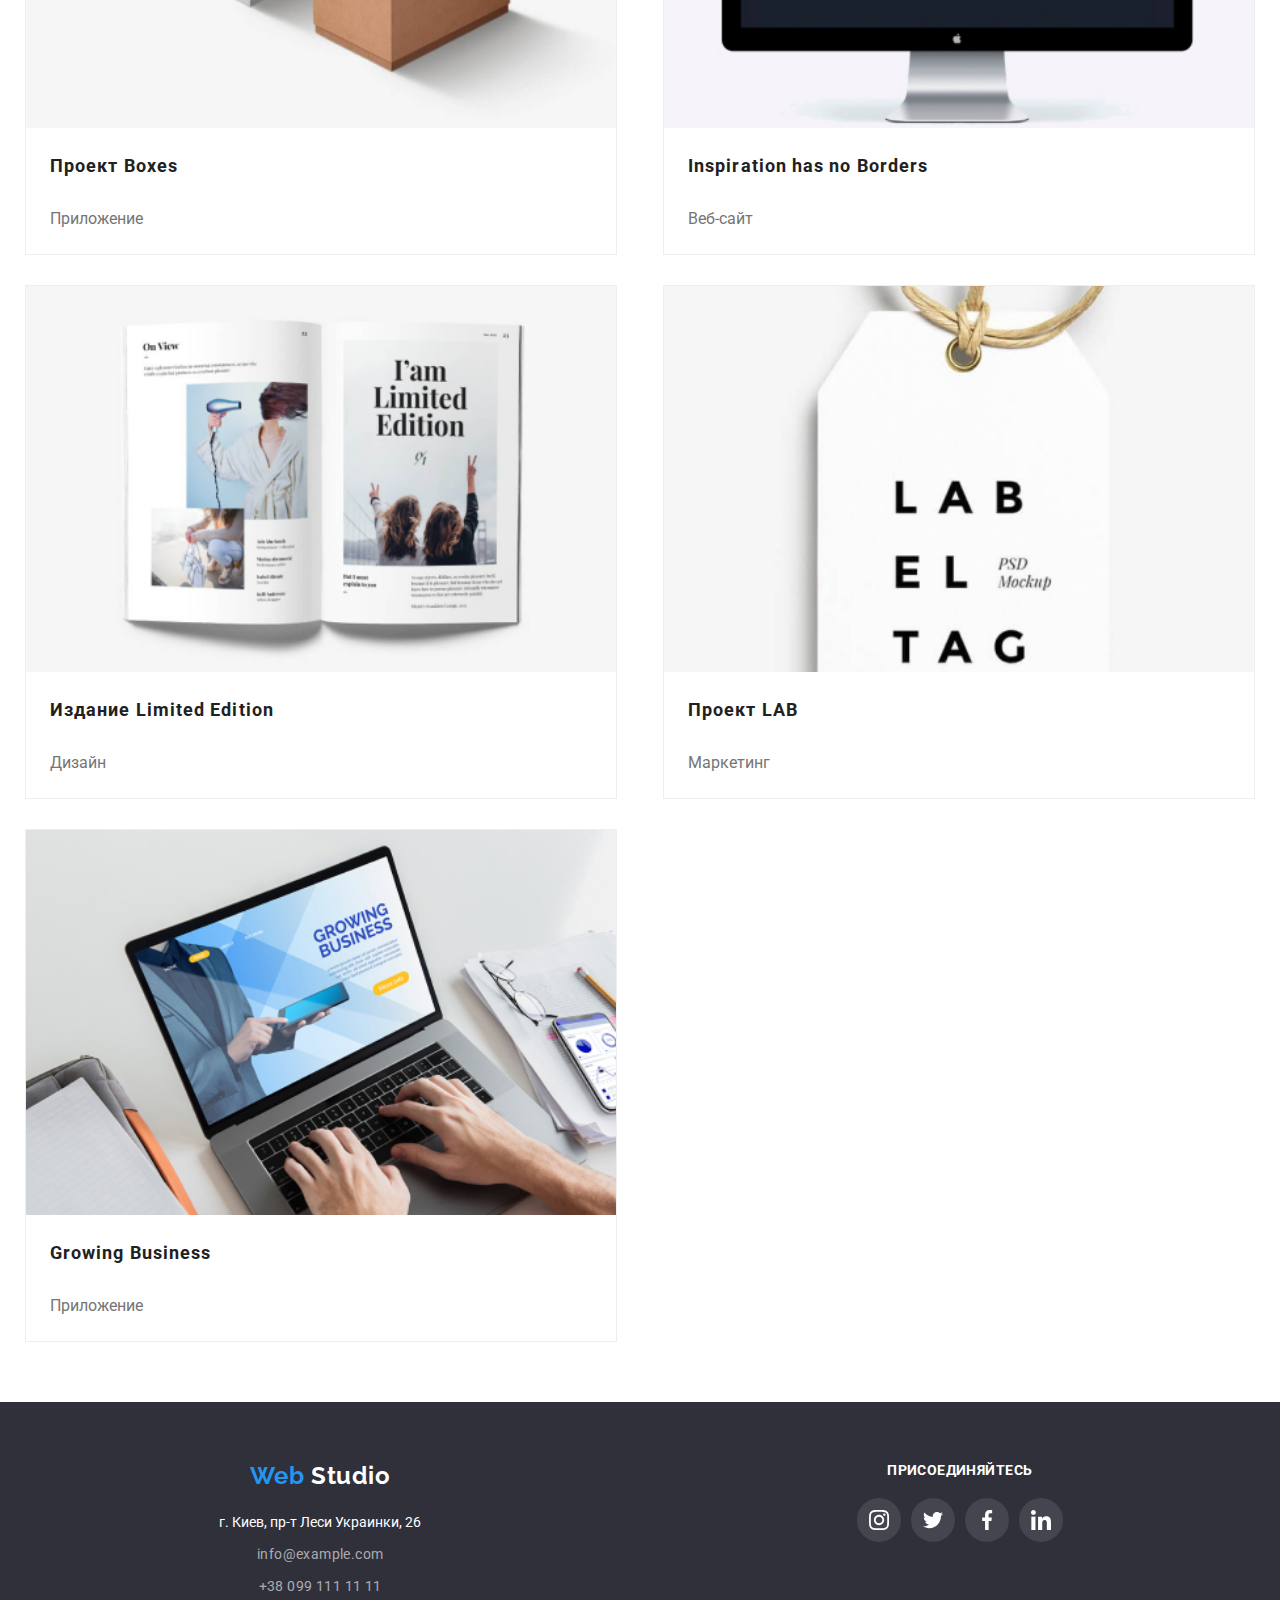
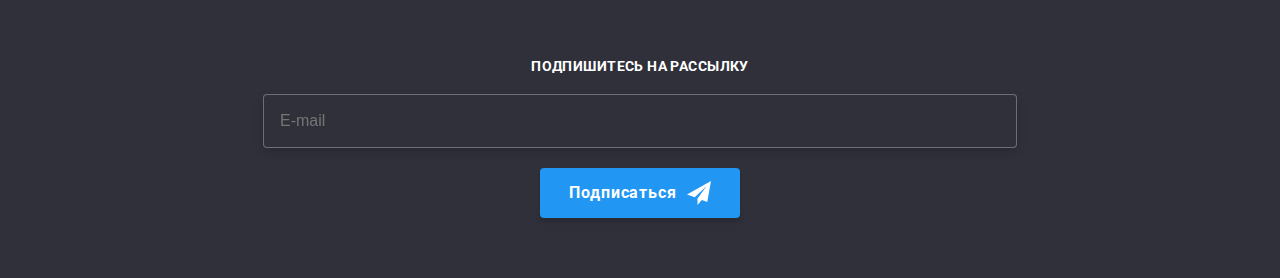
==== commit 529f2455: "added pc version for header" ====
--- a/portfolio.html
+++ b/portfolio.html
@@ -27,7 +27,7 @@
                     <li class="menu__link"><a href="">Портфолио</a></li>
                     <li class="menu__link"><a href="">Контакты</a></li>
                 </ul>
-                <div class="menu__adresses">
+                <div class="menu__addresses">
                     <p class="menu__adress menu__adress-mail">info@devstudio.com</p>
                     <p class="menu__adress menu__adress-phone">+38 096 111 11 11</p>
                 </div>
--- a/scss/portfolio.css
+++ b/scss/portfolio.css
@@ -1,315 +1,3 @@
-@import url("https://fonts.googleapis.com/css2?family=Raleway:wght@700&family=Roboto&display=swap");
-.container {
-  width: 93.75vw;
-}
-
-a {
-  text-decoration: none;
-}
-
-.menu {
-  position: relative;
-  display: -webkit-box;
-  display: -ms-flexbox;
-  display: flex;
-  -webkit-box-pack: center;
-      -ms-flex-pack: center;
-          justify-content: center;
-}
-
-.menu__container {
-  width: 93.75vw;
-  display: -webkit-box;
-  display: -ms-flexbox;
-  display: flex;
-  -webkit-box-pack: justify;
-      -ms-flex-pack: justify;
-          justify-content: space-between;
-  -webkit-box-align: center;
-      -ms-flex-align: center;
-          align-items: center;
-  border-bottom: 1px solid #ECECEC;
-  padding: 16px 0 16px 0;
-}
-
-.menu__burger {
-  position: relative;
-  display: block;
-  width: 5%;
-  height: 100%;
-  cursor: pointer;
-}
-
-.menu__burger:hover .menu__line,
-.menu__burger:hover .menu__line::before,
-.menu__burger:hover .menu__line::after {
-  background-color: #2196F3;
-}
-
-.menu__line {
-  position: absolute;
-  top: 50%;
-  left: 50%;
-  -webkit-transform: translateY(-50%);
-          transform: translateY(-50%);
-  -webkit-transform: translateX(-50%);
-          transform: translateX(-50%);
-  background-color: #212121;
-  width: 24px;
-  height: 2px;
-  font-family: 'Raleway', sans-serif;
-}
-
-.menu__line::before, .menu__line::after {
-  content: '';
-  position: absolute;
-  display: block;
-  -webkit-transition: 0.3s;
-  transition: 0.3s;
-  width: 24px;
-  height: 2px;
-  background-color: #212121;
-}
-
-.menu__line::before {
-  -webkit-transform: translateY(-4px);
-          transform: translateY(-4px);
-}
-
-.menu__line::after {
-  -webkit-transform: translateY(4px);
-          transform: translateY(4px);
-}
-
-.menu__burger_active > .menu__line::before {
-  -webkit-transform: rotate(35deg);
-          transform: rotate(35deg);
-}
-
-.menu__burger_active > .menu__line::after {
-  -webkit-transform: rotate(-35deg);
-          transform: rotate(-35deg);
-}
-
-.menu__burger_active > .menu__line {
-  height: 0;
-}
-
-.menu__text {
-  font-family: 'Raleway', sans-serif;
-  font-size: 24px;
-  line-height: 28px;
-  letter-spacing: 0.03em;
-  font-style: normal;
-  font-weight: bold;
-}
-
-.menu__text_blue {
-  color: #2196F3;
-}
-
-.menu__popup {
-  position: absolute;
-  top: 60px;
-  left: 0;
-  width: 100%;
-  display: -webkit-box;
-  display: -ms-flexbox;
-  display: flex;
-  -webkit-box-orient: vertical;
-  -webkit-box-direction: normal;
-      -ms-flex-direction: column;
-          flex-direction: column;
-  -webkit-box-align: center;
-      -ms-flex-align: center;
-          align-items: center;
-  padding: 60px 0 60px 0;
-  -webkit-transition: 0.7s;
-  transition: 0.7s;
-  background-color: #fff;
-  font-family: 'Roboto', sans-serif;
-  font-style: normal;
-  font-weight: 500;
-  font-size: 18px;
-  line-height: 21px;
-  letter-spacing: 0.02em;
-  text-align: center;
-  -webkit-box-shadow: 0px 4px 8px rgba(0, 0, 0, 0.04), 0px 2px 4px rgba(0, 0, 0, 0.08), 0px 1px 3px rgba(0, 0, 0, 0.16);
-          box-shadow: 0px 4px 8px rgba(0, 0, 0, 0.04), 0px 2px 4px rgba(0, 0, 0, 0.08), 0px 1px 3px rgba(0, 0, 0, 0.16);
-}
-
-.menu__popup_disable {
-  -webkit-transition: 0.7s;
-  transition: 0.7s;
-  height: 0;
-  display: none;
-}
-
-.menu__list {
-  padding-bottom: 20px;
-}
-
-.menu__link {
-  color: #212121;
-  margin-bottom: 40px;
-}
-
-.menu__link a {
-  position: relative;
-  color: #212121;
-  display: -webkit-box;
-  display: -ms-flexbox;
-  display: flex;
-  -webkit-box-orient: vertical;
-  -webkit-box-direction: normal;
-      -ms-flex-direction: column;
-          flex-direction: column;
-  -webkit-box-align: center;
-      -ms-flex-align: center;
-          align-items: center;
-}
-
-.menu__link a::after {
-  content: "";
-  position: absolute;
-  left: 20;
-  top: 90%;
-  display: block;
-  width: 0;
-  height: 4px;
-  margin-top: 8px;
-  background: #2196F3;
-  border-radius: 2px;
-  -webkit-transition: width 0.5s ease-out;
-  transition: width 0.5s ease-out;
-}
-
-.menu__link a:hover::after {
-  width: 60px;
-}
-
-.menu__link a:hover,
-.menu__link a:focus {
-  color: #2196F3;
-}
-
-.menu__adress {
-  color: #757575;
-  display: -webkit-box;
-  display: -ms-flexbox;
-  display: flex;
-  -webkit-box-pack: center;
-      -ms-flex-pack: center;
-          justify-content: center;
-  -webkit-box-align: center;
-      -ms-flex-align: center;
-          align-items: center;
-}
-
-.menu__adress:nth-child(1) {
-  margin-bottom: 16px;
-}
-
-.menu__adress-mail::before {
-  content: "";
-  display: block;
-  width: 14px;
-  height: 10px;
-  margin-right: 8px;
-  background-image: url(../icons/menu__letter.svg);
-}
-
-.menu__adress-phone::before {
-  content: "";
-  display: inline-block;
-  width: 10px;
-  height: 14px;
-  margin-right: 8px;
-  background-image: url(../icons/menu__smartphone.svg);
-}
-
-.menu__link a:hover .menu__link a::after {
-  height: 4px;
-}
-
-@media screen and (min-width: 768px) {
-  .menu {
-    padding: 21px 0 21px 0;
-  }
-  .menu .container {
-    display: -webkit-box;
-    display: -ms-flexbox;
-    display: flex;
-    -webkit-box-orient: horizontal;
-    -webkit-box-direction: normal;
-        -ms-flex-direction: row;
-            flex-direction: row;
-    -webkit-box-pack: justify;
-        -ms-flex-pack: justify;
-            justify-content: space-between;
-    -webkit-box-align: center;
-        -ms-flex-align: center;
-            align-items: center;
-  }
-  .menu__burger {
-    display: none;
-  }
-  .menu__container {
-    width: 30%;
-    border-bottom: none;
-  }
-  .menu__popup {
-    position: static;
-    width: 70%;
-    -webkit-box-orient: horizontal;
-    -webkit-box-direction: normal;
-        -ms-flex-direction: row;
-            flex-direction: row;
-    -webkit-box-align: center;
-        -ms-flex-align: center;
-            align-items: center;
-    -webkit-box-pack: justify;
-        -ms-flex-pack: justify;
-            justify-content: space-between;
-    -webkit-box-shadow: none;
-            box-shadow: none;
-    padding: 0;
-  }
-  .menu__popup_disable {
-    height: 100%;
-    display: -webkit-box;
-    display: -ms-flexbox;
-    display: flex;
-  }
-  .menu__list {
-    width: 56.97%;
-    padding: 0;
-    display: -webkit-box;
-    display: -ms-flexbox;
-    display: flex;
-    -webkit-box-align: center;
-        -ms-flex-align: center;
-            align-items: center;
-    -webkit-box-pack: justify;
-        -ms-flex-pack: justify;
-            justify-content: space-between;
-  }
-  .menu__link {
-    margin: 0;
-  }
-  .menu__addresses {
-    display: -webkit-box;
-    display: -ms-flexbox;
-    display: flex;
-    -webkit-box-pack: justify;
-        -ms-flex-pack: justify;
-            justify-content: space-between;
-  }
-  .menu__adress:nth-child(1) {
-    margin-bottom: 10px;
-  }
-}
-
 .filter {
   display: -webkit-box;
   display: -ms-flexbox;
@@ -403,187 +91,24 @@
   color: #757575;
 }
 
-.footer {
-  background-color: #2F303A;
-  display: -webkit-box;
-  display: -ms-flexbox;
-  display: flex;
-  -webkit-box-pack: center;
-      -ms-flex-pack: center;
-          justify-content: center;
-  padding: 60px 0;
-}
-
-.footer__container {
-  display: -webkit-box;
-  display: -ms-flexbox;
-  display: flex;
-  -webkit-box-orient: vertical;
-  -webkit-box-direction: normal;
-      -ms-flex-direction: column;
-          flex-direction: column;
-  -webkit-box-align: center;
-      -ms-flex-align: center;
-          align-items: center;
-}
-
-.footer__logo {
-  font-family: 'Raleway';
-  font-style: normal;
-  font-weight: bold;
-  font-size: 24px;
-  line-height: 28px;
-  text-align: center;
-  letter-spacing: 0.03em;
-  color: #fff;
-  margin-bottom: 20px;
-}
-
-.footer__logo-left {
-  color: #2196F3;
-}
-
-.footer__adress {
-  font-family: 'Roboto';
-  font-style: normal;
-  font-weight: normal;
-  display: -webkit-box;
-  display: -ms-flexbox;
-  display: flex;
-  -webkit-box-orient: vertical;
-  -webkit-box-direction: normal;
-      -ms-flex-direction: column;
-          flex-direction: column;
-  -webkit-box-align: center;
-      -ms-flex-align: center;
-          align-items: center;
-}
-
-.footer__contact-mail {
-  font-size: 14px;
-  line-height: 24px;
-  letter-spacing: 0.03em;
-  color: rgba(255, 255, 255, 0.6);
-  margin-bottom: 8px;
-}
-
-.footer__contact-tel {
-  font-size: 14px;
-  line-height: 24px;
-  letter-spacing: 0.03em;
-  color: rgba(255, 255, 255, 0.6);
-  margin-bottom: 60px;
-}
-
-.footer__location {
-  font-size: 14px;
-  line-height: 24px;
-  color: #fff;
-  margin-bottom: 8px;
-}
-
-.footer__social {
-  font-family: 'Roboto';
-  font-style: normal;
-  font-weight: normal;
-  display: -webkit-box;
-  display: -ms-flexbox;
-  display: flex;
-  -webkit-box-orient: vertical;
-  -webkit-box-direction: normal;
-      -ms-flex-direction: column;
-          flex-direction: column;
-  -webkit-box-align: center;
-      -ms-flex-align: center;
-          align-items: center;
-  margin-bottom: 60px;
-}
-
-.footer__social-list {
-  display: -webkit-box;
-  display: -ms-flexbox;
-  display: flex;
-  -webkit-box-pack: center;
-      -ms-flex-pack: center;
-          justify-content: center;
-}
-
-.footer__social-item {
-  padding: 12px;
-  border-radius: 50%;
-  background: rgba(255, 255, 255, 0.1);
-  margin: 0 5px;
-}
-
-.footer__social-title {
-  font-family: 'Roboto';
-  font-style: normal;
-  font-weight: bold;
-  font-size: 14px;
-  line-height: 16px;
-  letter-spacing: 0.03em;
-  text-transform: uppercase;
-  color: #fff;
-  margin-bottom: 20px;
-}
-
-.footer__subscribe {
-  width: 100%;
-  display: -webkit-box;
-  display: -ms-flexbox;
-  display: flex;
-  -webkit-box-orient: vertical;
-  -webkit-box-direction: normal;
-      -ms-flex-direction: column;
-          flex-direction: column;
-  -webkit-box-align: center;
-      -ms-flex-align: center;
-          align-items: center;
-}
-
-.footer__subscribe-input {
-  width: calc(100% - 16px);
-  height: 50px;
-  background: #2F303A;
-  border: 1px solid rgba(255, 255, 255, 0.3);
-  -webkit-filter: drop-shadow(0px 4px 4px rgba(0, 0, 0, 0.15));
-          filter: drop-shadow(0px 4px 4px rgba(0, 0, 0, 0.15));
-  border-radius: 4px;
-  padding-left: 16px;
-  margin-bottom: 20px;
-}
-
-.footer__subscribe-btn {
-  display: -webkit-box;
-  display: -ms-flexbox;
-  display: flex;
-  -webkit-box-pack: center;
-      -ms-flex-pack: center;
-          justify-content: center;
-  -webkit-box-align: center;
-      -ms-flex-align: center;
-          align-items: center;
-  background: #2196F3;
-  -webkit-box-shadow: 0px 4px 4px rgba(0, 0, 0, 0.15);
-          box-shadow: 0px 4px 4px rgba(0, 0, 0, 0.15);
-  border-radius: 4px;
-  font-size: 16px;
-  line-height: 30px;
-  letter-spacing: 0.06em;
-  font-family: 'Roboto';
-  font-style: normal;
-  font-weight: bold;
-  color: #FFFFFF;
-  padding: 10px 29px;
-}
-
-.footer__subscribe-btn:after {
-  display: block;
-  content: "";
-  height: 24px;
-  width: 24px;
-  background-image: url(../icons/footer__subscribe-btn-icon.svg);
-  background-size: contain;
-  margin-left: 10px;
+@media screen and (min-width: 768px) {
+  .works-list {
+    width: 100%;
+    display: -webkit-box;
+    display: -ms-flexbox;
+    display: flex;
+    -ms-flex-wrap: wrap;
+        flex-wrap: wrap;
+    -webkit-box-pack: justify;
+        -ms-flex-pack: justify;
+            justify-content: space-between;
+  }
+  .works-list__item {
+    display: inline-block;
+    width: 47.96%;
+  }
+  .works-list__item img {
+    width: 100%;
+  }
 }
 /*# sourceMappingURL=portfolio.css.map */--- a/scss/common.css
+++ b/scss/common.css
@@ -6,6 +6,12 @@
 @media screen and (min-width: 768px) {
   .container {
     width: 96.093vw;
+  }
+}
+
+@media screen and (min-width: 1600px) {
+  .container {
+    width: 73.125vw;
   }
 }
 
@@ -289,7 +295,6 @@
   }
   .menu__list {
     width: 56.97%;
-    padding: 0;
     display: -webkit-box;
     display: -ms-flexbox;
     display: flex;
@@ -299,20 +304,53 @@
     -webkit-box-pack: justify;
         -ms-flex-pack: justify;
             justify-content: space-between;
+    padding: 0;
+    font-size: 14px;
+    line-height: 16px;
   }
   .menu__link {
     margin: 0;
+  }
+  .menu__addresses {
+    font-size: 12px;
+    line-height: 14px;
+  }
+  .menu__adress:nth-child(1) {
+    margin-bottom: 10px;
+  }
+}
+
+@media screen and (min-width: 1600px) {
+  .menu__container {
+    width: 14.85vw;
+  }
+  .menu__logo {
+    width: 100%;
+  }
+  .menu__text {
+    font-size: 26px;
+    line-height: 31px;
+  }
+  .menu__popup {
+    width: inherit;
+  }
+  .menu__list {
+    width: 18.375vw;
   }
   .menu__addresses {
     display: -webkit-box;
     display: -ms-flexbox;
     display: flex;
-    -webkit-box-pack: justify;
-        -ms-flex-pack: justify;
-            justify-content: space-between;
+    -webkit-box-align: center;
+        -ms-flex-align: center;
+            align-items: center;
+  }
+  .menu__adress:hover, .menu__adress:focus {
+    color: #2196F3;
   }
   .menu__adress:nth-child(1) {
-    margin-bottom: 10px;
+    margin-bottom: 0;
+    margin-right: 30px;
   }
 }
 
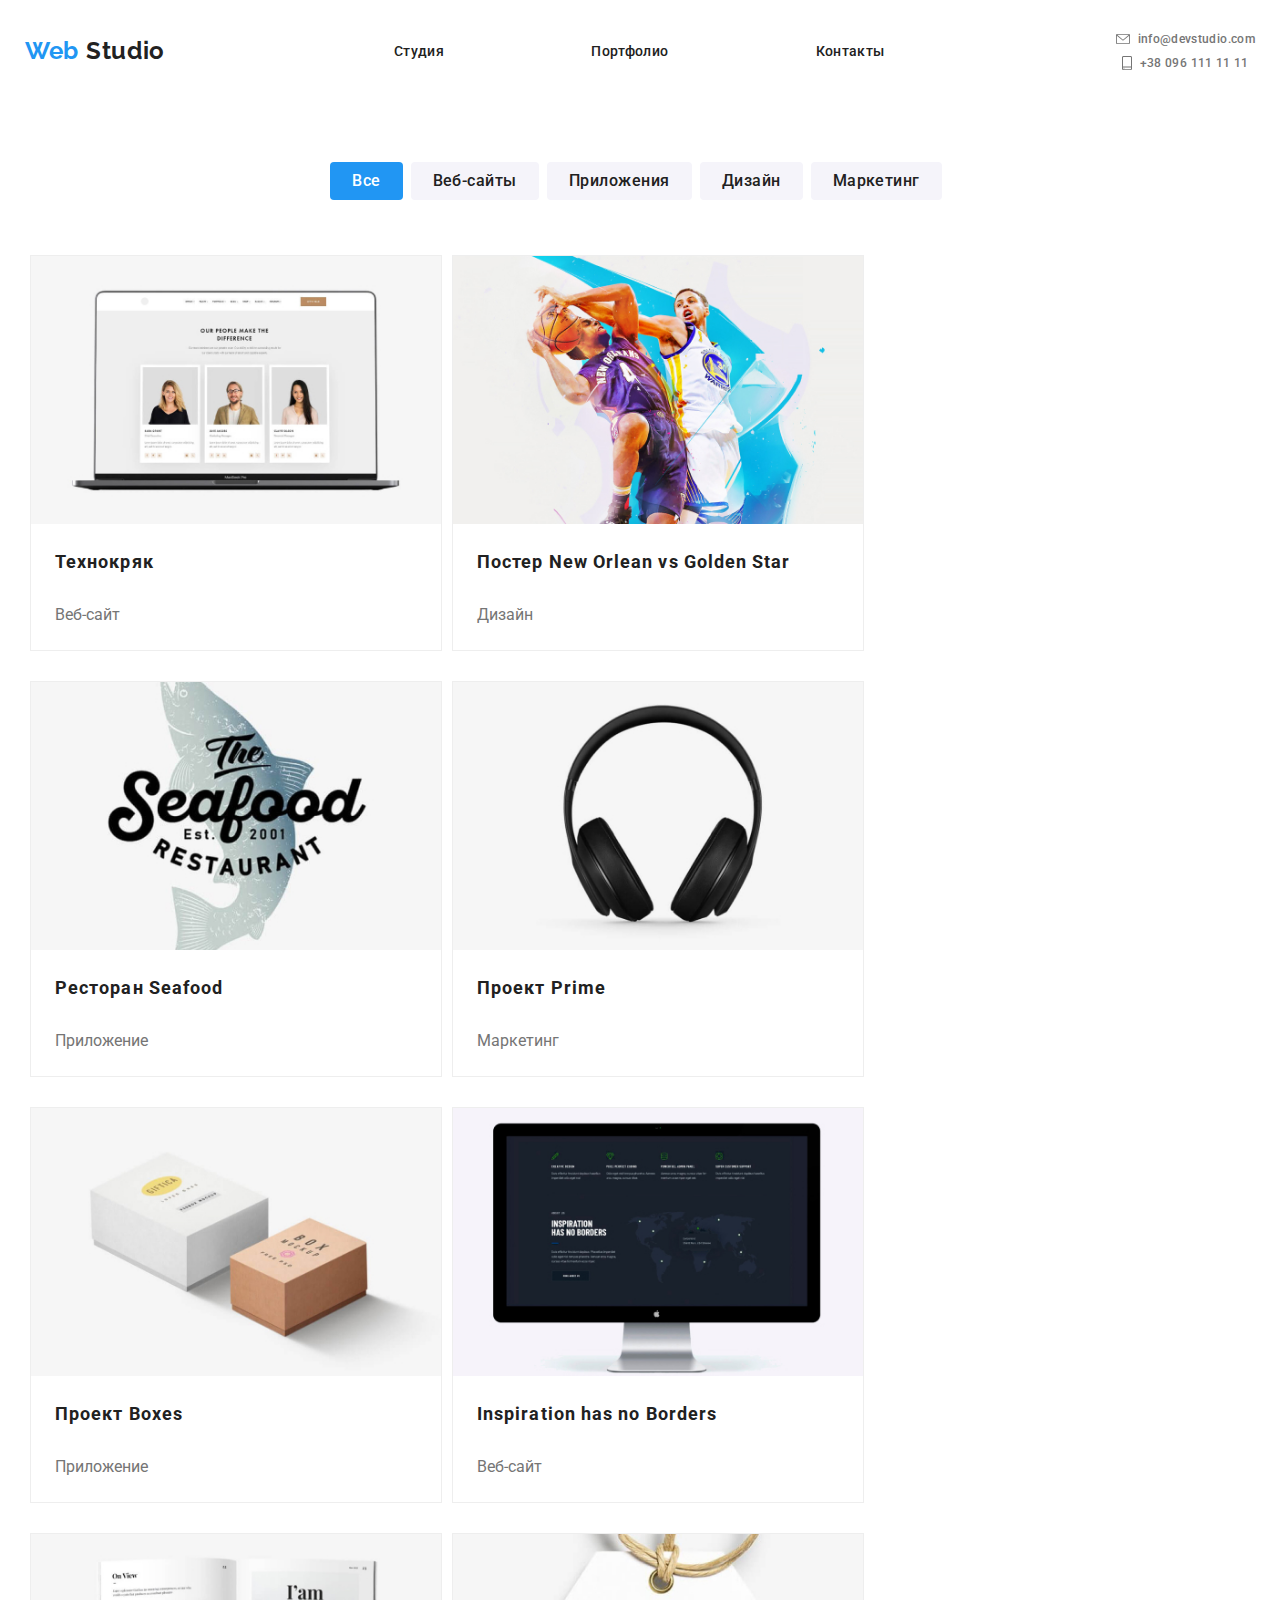
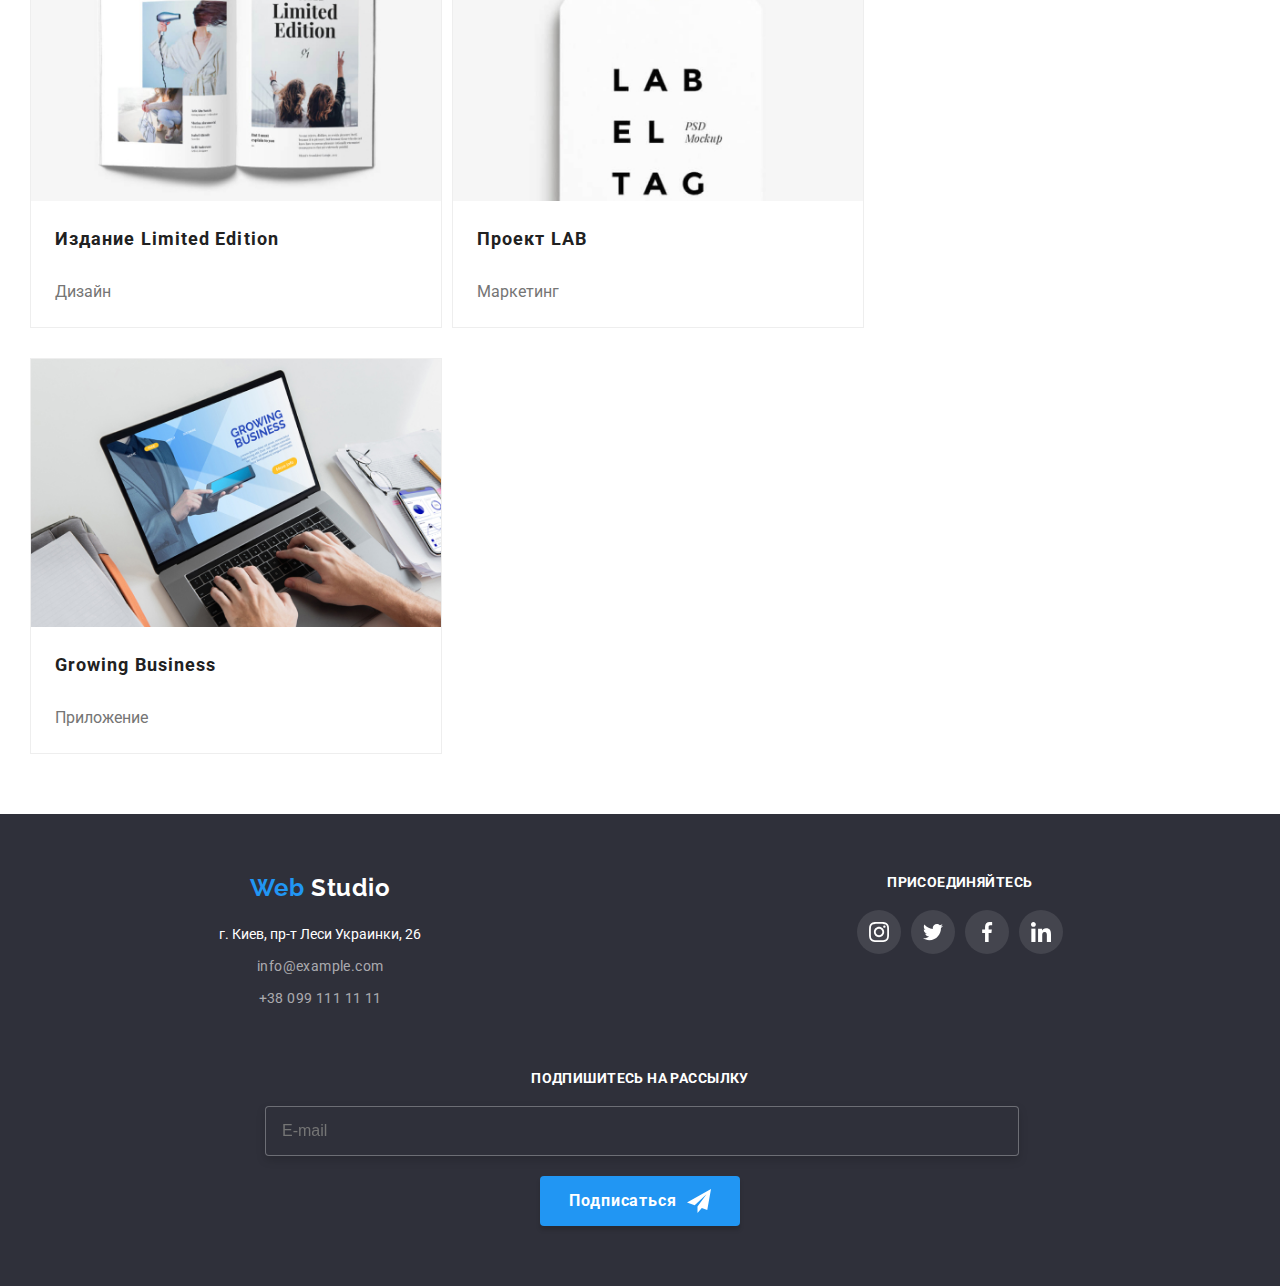
==== commit fc3df34b: "added filter" ====
--- a/portfolio.html
+++ b/portfolio.html
@@ -38,11 +38,11 @@
         <section class="filter">
             <div class="container filter__container">
                 <ul class="filter__list">
-                    <li class="filter__item filter__item_active">Все</li>
-                    <li class="filter__item">Веб-сайты</li>
-                    <li class="filter__item">Приложения</li>
-                    <li class="filter__item">Дизайн</li>
-                    <li class="filter__item">Маркетинг</li>
+                    <li data-category="all" class="filter__item filter__item_active">Все</li>
+                    <li data-category="web" class="filter__item">Веб-сайты</li>
+                    <li data-category="application" class="filter__item">Приложения</li>
+                    <li data-category="design" class="filter__item">Дизайн</li>
+                    <li data-category="marketing" class="filter__item">Маркетинг</li>
                 </ul>
             </div>
         </section>
@@ -50,63 +50,63 @@
             <div class="container">
                 <h1 style="display: none;">наши работы</h1>
                 <ul class="works__list works-list">
-                    <li class="works-list__item">
+                    <li data-category="web" class="works-list__item">
                         <a href="">
                             <img src="./img/porfolio-tech-krak.jpg" alt="Технокряк">
                             <h2 class="works-list__title">Технокряк</h2>
                             <p class="works-list__category">Веб-сайт</p>
                         </a>
                     </li>
-                    <li class="works-list__item">
+                    <li data-category="design" class="works-list__item">
                         <a href="https://google.com">
                             <img src="./img/portfolio-poster-new-orlean.jpg" alt="New Orlean Постер">
                             <h2 class="works-list__title">Постер New Orlean vs Golden Star</h2>
                             <p class="works-list__category">Дизайн</p>
                         </a>
                     </li>
-                    <li class="works-list__item">
+                    <li data-category="application" class="works-list__item">
                         <a href="https://google.com">
                             <img src="./img/porfolio-seafood.jpg" alt="Ресторан логотип">
                             <h2 class="works-list__title">Ресторан Seafood</h2>
                             <p class="works-list__category">Приложение</p>
                         </a>
                     </li>
-                    <li class="works-list__item">
+                    <li data-category="marketing" class="works-list__item">
                         <a href="https://google.com">
                             <img src="./img/porfolio-prime.jpg" alt="Prime лого">
                             <h2 class="works-list__title">Проект Prime</h2>
                             <p class="works-list__category">Маркетинг</p>
                         </a>
                     </li>
-                    <li class="works-list__item">
+                    <li data-category="application" class="works-list__item">
                         <a href="https://google.com">
                             <img src="./img/porfolio-boxes.jpg" alt="Boxes лого">
                             <h2 class="works-list__title">Проект Boxes</h2>
                             <p class="works-list__category">Приложение</p>
                         </a>
                     </li>
-                    <li class="works-list__item">
+                    <li data-category="web" class="works-list__item">
                         <a href="https://google.com">
                             <img src="./img/porfolio-inspiration.jpg" alt="Мокап">
                             <h2 class="works-list__title">Inspiration has no Borders</h2>
                             <p class="works-list__category">Веб-сайт</p>
                         </a>
                     </li>
-                    <li class="works-list__item">
+                    <li data-category="design" class="works-list__item">
                         <a href="https://google.com">
                             <img src="./img/porfolio-limited-edition.jpg" alt="Limited Edition Мокап">
                             <h2 class="works-list__title">Издание Limited Edition</h2>
                             <p class="works-list__category">Дизайн</p>
                         </a>
                     </li>
-                    <li class="works-list__item">
+                    <li data-category="marketing" class="works-list__item">
                         <a href="https://google.com">
                             <img src="./img/porfolio-lab.jpg" alt="LAB мокап">
                             <h2 class="works-list__title">Проект LAB</h2>
                             <p class="works-list__category">Маркетинг</p>
                         </a>
                     </li>
-                    <li class="works-list__item">
+                    <li data-category="application" class="works-list__item">
                         <a href="https://google.com">
                             <img src="./img/portfolio-gorwing-business.jpg" alt="Growing Business мокап">
                             <h2 class="works-list__title">Growing Business</h2>
@@ -132,19 +132,19 @@
                 <div class="footer__social">
                     <h3 class="footer__social-title">присоединяйтесь</h3>
                     <ul class="footer__social-list">
-                        <li class="footer__social-item"><a href="">
+                        <li class="footer__social-item"><a class="footer__social-link" href="">
                                 <img src="./icons/footer__instagram.svg" alt="">
                             </a>
                         </li>
-                        <li class="footer__social-item"><a href="">
+                        <li class="footer__social-item"><a class="footer__social-link" href="">
                                 <img src="./icons/footer__twitter.svg" alt="">
                             </a>
                         </li>
-                        <li class="footer__social-item"><a href="">
+                        <li class="footer__social-item"><a class="footer__social-link" href="">
                                 <img src="./icons/footer__facebook.svg" alt="">
                             </a>
                         </li>
-                        <li class="footer__social-item"><a href="">
+                        <li class="footer__social-item"><a class="footer__social-link" href="">
                                 <img src="./icons/footer__linkedin.svg" alt="">
                             </a>
                         </li>
@@ -152,8 +152,10 @@
                 </div>
             </div>
             <div class="footer__subscribe">
-                <h3 class="footer__social-title">Подпишитесь на рассылку</h3>
-                <input class="footer__subscribe-input" type="email" placeholder="E-mail">
+                <div class="footer__input-group">
+                    <h3 class="footer__social-title">Подпишитесь на рассылку</h3>
+                    <input class="footer__subscribe-input" type="email" placeholder="E-mail">
+                </div>
                 <a href="" class="footer__subscribe-btn">Подписаться</a>
             </div>
         </div>
--- a/scss/portfolio.css
+++ b/scss/portfolio.css
@@ -40,6 +40,7 @@
   color: #212121;
   background-color: #F5F4FA;
   border-radius: 4px;
+  cursor: pointer;
 }
 
 .filter__item_active {
@@ -69,7 +70,11 @@
 
 .works-list__item {
   border: 1px solid #EEEEEE;
-  margin-bottom: 30px;
+  margin: 0px 5px 30px 5px;
+}
+
+.works-list__item_disable {
+  display: none;
 }
 
 .works-list__title {
@@ -99,16 +104,28 @@
     display: flex;
     -ms-flex-wrap: wrap;
         flex-wrap: wrap;
-    -webkit-box-pack: justify;
-        -ms-flex-pack: justify;
-            justify-content: space-between;
   }
   .works-list__item {
     display: inline-block;
-    width: 47.96%;
+    width: calc(100%/3);
   }
   .works-list__item img {
     width: 100%;
   }
+  .works-list__item_disable {
+    display: none;
+  }
+}
+
+@media screen and (min-width: 1600px) {
+  .works-list__item {
+    width: 31.62%;
+  }
+  .works-list__item img {
+    width: 100%;
+  }
+  .works-list__item_disable {
+    display: none !important;
+  }
 }
 /*# sourceMappingURL=portfolio.css.map */--- a/scss/common.css
+++ b/scss/common.css
@@ -466,6 +466,10 @@
   margin: 0 5px;
 }
 
+.footer__social-item:hover, .footer__social-item:focus {
+  background-color: #2196F3;
+}
+
 .footer__social-title {
   font-family: 'Roboto';
   font-style: normal;
@@ -492,10 +496,16 @@
           align-items: center;
 }
 
+.footer__input-group {
+  width: 100%;
+  text-align: center;
+}
+
 .footer__subscribe-input {
   width: calc(100% - 16px);
-  height: 50px;
+  height: 46px;
   background: #2F303A;
+  color: #fff;
   border: 1px solid rgba(255, 255, 255, 0.3);
   -webkit-filter: drop-shadow(0px 4px 4px rgba(0, 0, 0, 0.15));
           filter: drop-shadow(0px 4px 4px rgba(0, 0, 0, 0.15));
@@ -560,5 +570,48 @@
   .footer__subscribe {
     width: 58.59vw;
   }
+  .footer__input-group {
+    width: 100%;
+  }
+}
+
+@media screen and (min-width: 1600px) {
+  .footer__container {
+    -webkit-box-orient: horizontal;
+    -webkit-box-direction: normal;
+        -ms-flex-direction: row;
+            flex-direction: row;
+    -webkit-box-align: start;
+        -ms-flex-align: start;
+            align-items: flex-start;
+  }
+  .footer__contact {
+    width: 50%;
+  }
+  .footer__adress, .footer__social {
+    width: 48%;
+  }
+  .footer__subscribe {
+    width: 48.717%;
+    -webkit-box-orient: horizontal;
+    -webkit-box-direction: normal;
+        -ms-flex-direction: row;
+            flex-direction: row;
+    -webkit-box-pack: justify;
+        -ms-flex-pack: justify;
+            justify-content: space-between;
+    -webkit-box-align: end;
+        -ms-flex-align: end;
+            align-items: flex-end;
+  }
+  .footer__input-group {
+    width: 62.807%;
+  }
+  .footer__subscribe-input {
+    margin-bottom: 0px;
+  }
+  .footer__contact-tel {
+    margin-bottom: 0px;
+  }
 }
 /*# sourceMappingURL=common.css.map */